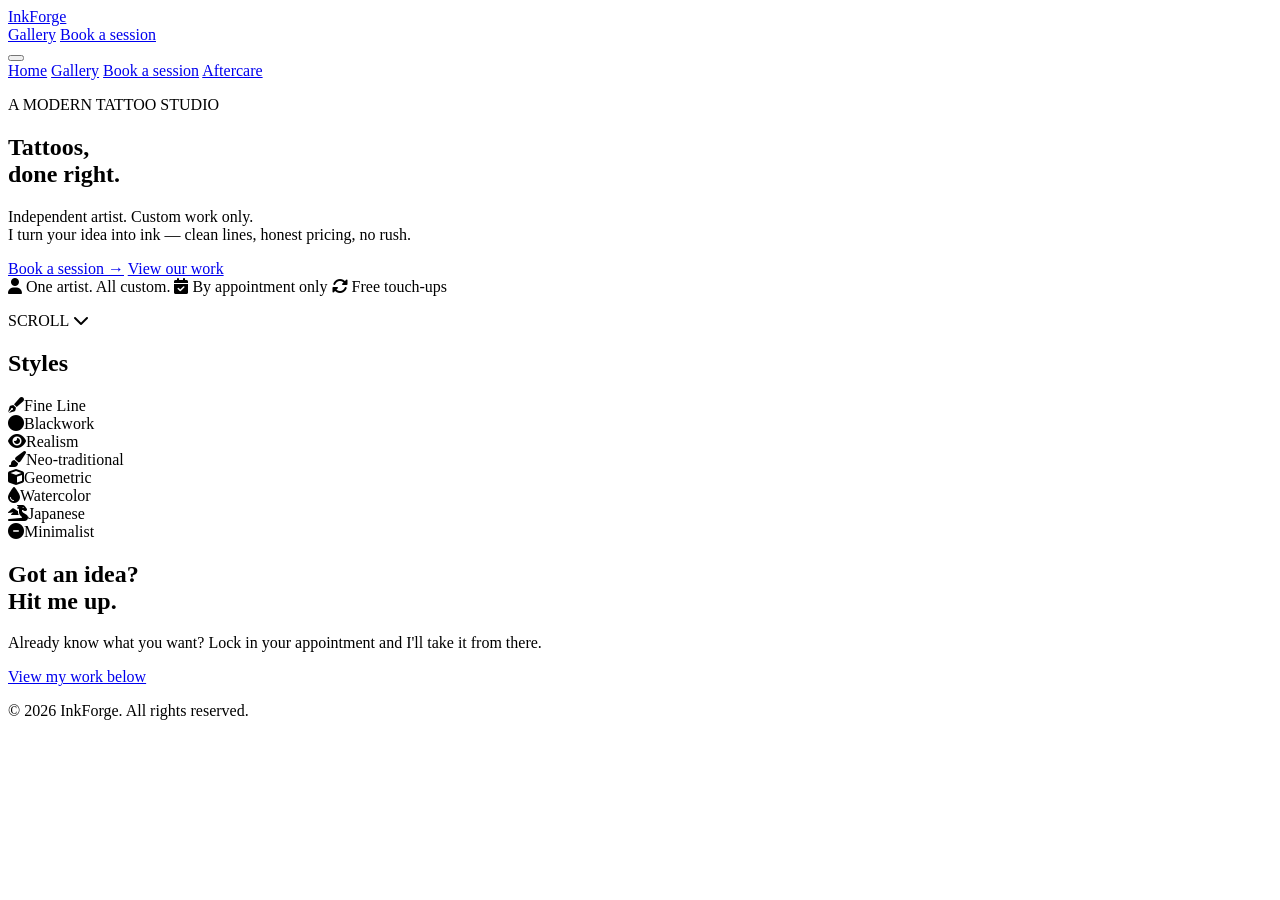
==== index.html @ 45165148 "Update index.html" ====
<!DOCTYPE html>
<html lang="en">
<head>
    <meta charset="UTF-8" />
    <meta name="viewport" content="width=device-width, initial-scale=1.0" />
    <title>InkForge – Tattoos, done right.</title>
    <link rel="stylesheet" href="https://cdnjs.cloudflare.com/ajax/libs/font-awesome/6.5.0/css/all.min.css" />
    <link href="https://fonts.googleapis.com/css2?family=Inter:wght@300;400;600;700&display=swap" rel="stylesheet" />
    <link rel="stylesheet" href="css/style.css" />
</head>
<body>

    <!-- ===== HEADER ===== -->
    <header class="header">
        <div class="container">
            <div class="logo"><a href="index.html">InkForge</a></div>
            <nav class="nav">
                <a href="gallery.html">Gallery</a>
                <a href="booking.html" class="nav-cta">Book a session</a>
            </nav>
            <button class="hamburger" id="hamburger">
                <span></span><span></span><span></span>
            </button>
        </div>
    </header>

    <!-- ===== MOBILE NAV ===== -->
    <div class="mobile-nav" id="mobileNav">
        <a href="index.html">Home</a>
        <a href="gallery.html">Gallery</a>
        <a href="booking.html">Book a session</a>
        <a href="aftercare.html">Aftercare</a>
    </div>

    <!-- ===== HERO ===== -->
    <section class="hero">
        <div class="hero-content">
            <p class="hero-tagline">A MODERN TATTOO STUDIO</p>
            <h1>Tattoos,<br />done right.</h1>
            <p class="hero-sub">Independent artist. Custom work only.<br />I turn your idea into ink — clean lines, honest pricing, no rush.</p>
            <div class="hero-buttons">
                <a href="booking.html" class="btn-primary">Book a session →</a>
                <a href="gallery.html" class="btn-secondary">View our work</a>
            </div>
            <div class="hero-badges">
                <span><i class="fas fa-user"></i> One artist. All custom.</span>
                <span><i class="fas fa-calendar-check"></i> By appointment only</span>
                <span><i class="fas fa-sync-alt"></i> Free touch-ups</span>
            </div>
            <p class="scroll-hint">SCROLL <i class="fas fa-chevron-down"></i></p>
        </div>
    </section>

    <!-- ===== STYLES ===== -->
    <section class="styles">
        <div class="container">
            <h2 class="section-title">Styles</h2>
            <div class="styles-grid">
                <div class="style-item"><i class="fas fa-pen-fancy"></i><span>Fine Line</span></div>
                <div class="style-item"><i class="fas fa-circle"></i><span>Blackwork</span></div>
                <div class="style-item"><i class="fas fa-eye"></i><span>Realism</span></div>
                <div class="style-item"><i class="fas fa-paint-brush"></i><span>Neo-traditional</span></div>
                <div class="style-item"><i class="fas fa-cube"></i><span>Geometric</span></div>
                <div class="style-item"><i class="fas fa-tint"></i><span>Watercolor</span></div>
                <div class="style-item"><i class="fas fa-dragon"></i><span>Japanese</span></div>
                <div class="style-item"><i class="fas fa-minus-circle"></i><span>Minimalist</span></div>
            </div>
        </div>
    </section>

    <!-- ===== CTA ===== -->
    <section class="cta-section">
        <div class="container">
            <h2>Got an idea?<br />Hit me up.</h2>
            <p>Already know what you want? Lock in your appointment and I'll take it from there.</p>
            <div class="cta-buttons">
                <a href="gallery.html" class="btn-secondary">View my work below</a>
            </div>
        </div>
    </section>

    <!-- ===== FOOTER ===== -->
    <footer class="footer">
        <div class="container">
            <p>&copy; 2026 InkForge. All rights reserved.</p>
        </div>
    </footer>

    <script src="js/script.js"></script>
</body>
</html>
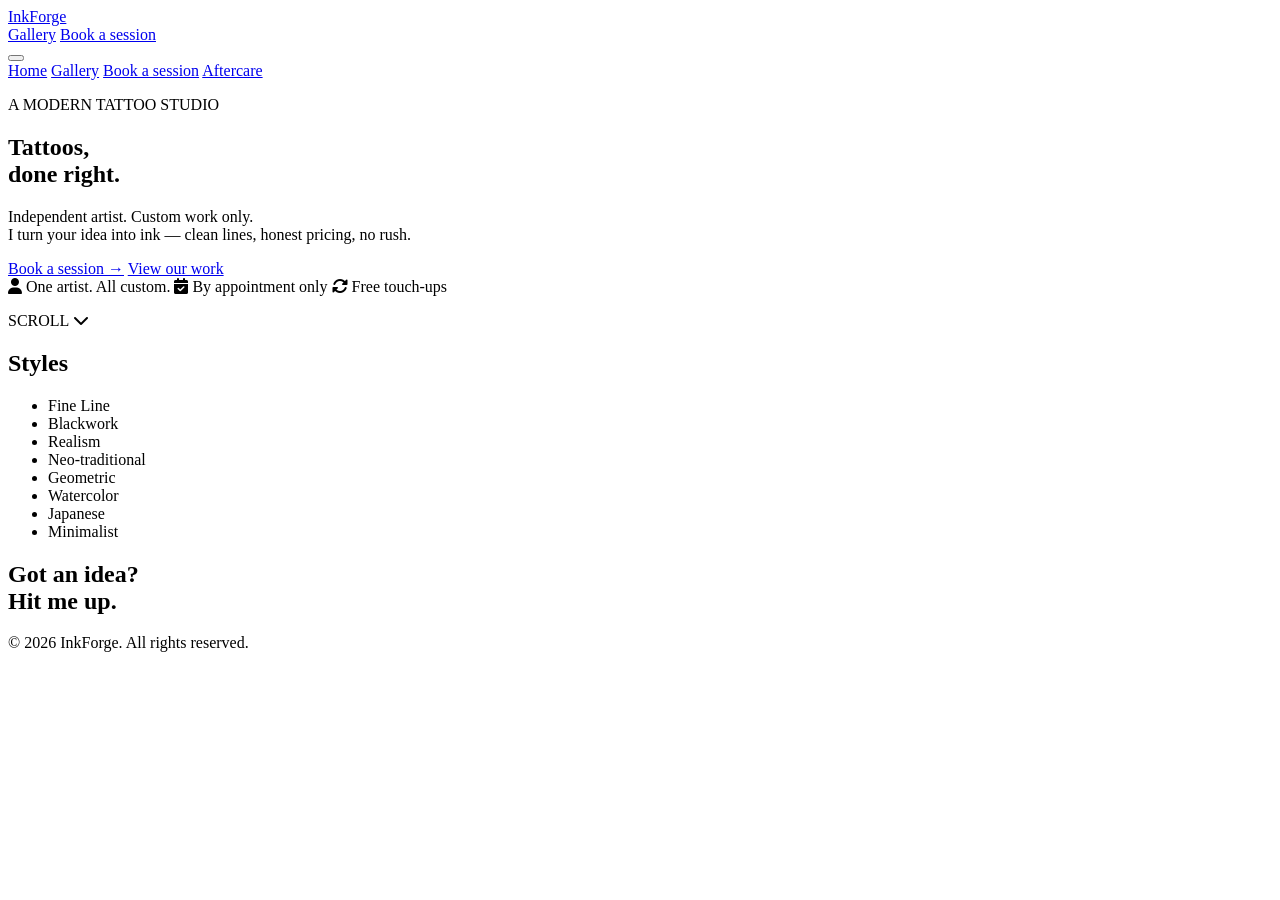
==== commit 8011a357: "Update index.html" ====
--- a/index.html
+++ b/index.html
@@ -5,7 +5,7 @@
     <meta name="viewport" content="width=device-width, initial-scale=1.0" />
     <title>InkForge – Tattoos, done right.</title>
     <link rel="stylesheet" href="https://cdnjs.cloudflare.com/ajax/libs/font-awesome/6.5.0/css/all.min.css" />
-    <link href="https://fonts.googleapis.com/css2?family=Inter:wght@300;400;600;700&display=swap" rel="stylesheet" />
+    <link href="https://fonts.googleapis.com/css2?family=Inter:wght@300;400;500;600;700&display=swap" rel="stylesheet" />
     <link rel="stylesheet" href="css/style.css" />
 </head>
 <body>
@@ -55,15 +55,17 @@
     <section class="styles">
         <div class="container">
             <h2 class="section-title">Styles</h2>
-            <div class="styles-grid">
-                <div class="style-item"><i class="fas fa-pen-fancy"></i><span>Fine Line</span></div>
-                <div class="style-item"><i class="fas fa-circle"></i><span>Blackwork</span></div>
-                <div class="style-item"><i class="fas fa-eye"></i><span>Realism</span></div>
-                <div class="style-item"><i class="fas fa-paint-brush"></i><span>Neo-traditional</span></div>
-                <div class="style-item"><i class="fas fa-cube"></i><span>Geometric</span></div>
-                <div class="style-item"><i class="fas fa-tint"></i><span>Watercolor</span></div>
-                <div class="style-item"><i class="fas fa-dragon"></i><span>Japanese</span></div>
-                <div class="style-item"><i class="fas fa-minus-circle"></i><span>Minimalist</span></div>
+            <div class="styles-list">
+                <ul>
+                    <li>Fine Line</li>
+                    <li>Blackwork</li>
+                    <li>Realism</li>
+                    <li>Neo-traditional</li>
+                    <li>Geometric</li>
+                    <li>Watercolor</li>
+                    <li>Japanese</li>
+                    <li>Minimalist</li>
+                </ul>
             </div>
         </div>
     </section>
@@ -72,10 +74,6 @@
     <section class="cta-section">
         <div class="container">
             <h2>Got an idea?<br />Hit me up.</h2>
-            <p>Already know what you want? Lock in your appointment and I'll take it from there.</p>
-            <div class="cta-buttons">
-                <a href="gallery.html" class="btn-secondary">View my work below</a>
-            </div>
         </div>
     </section>
 
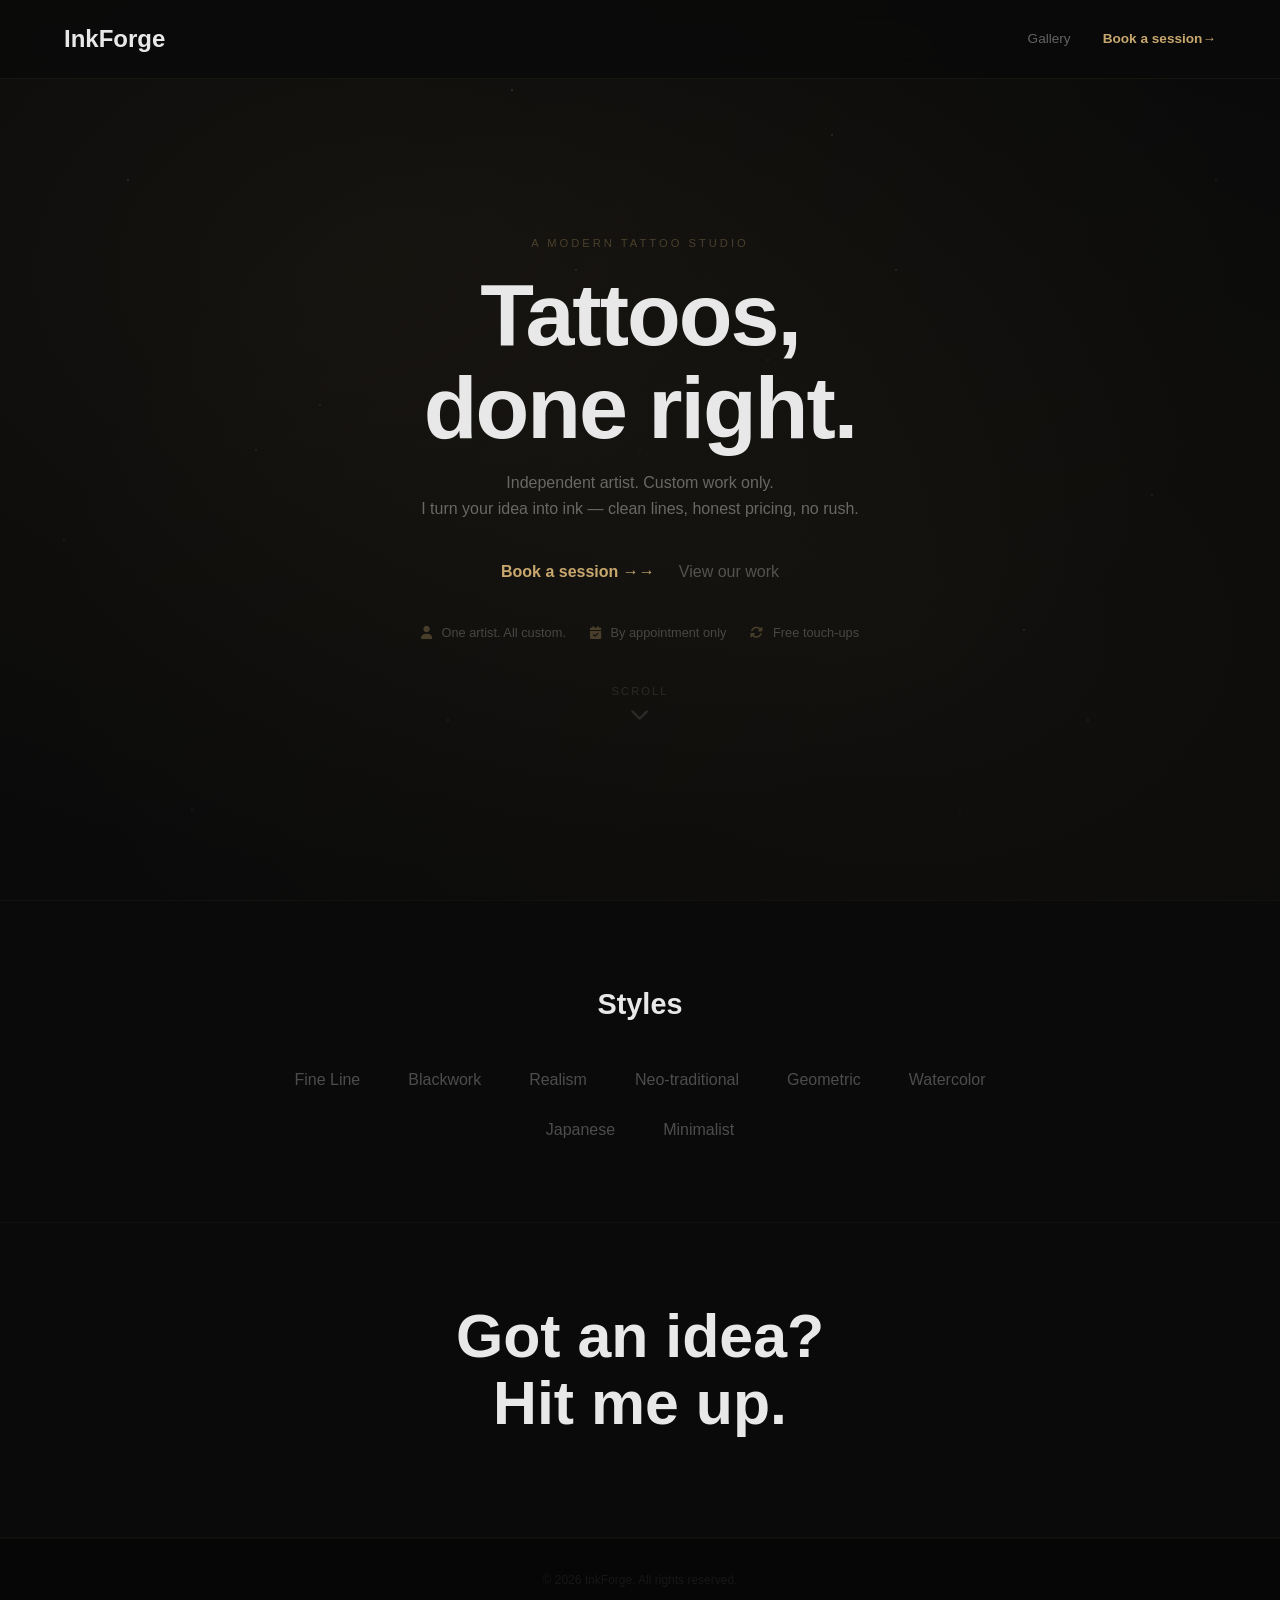
==== commit 3df69eb8: "Update index.html" ====
--- a/index.html
+++ b/index.html
@@ -5,15 +5,412 @@
     <meta name="viewport" content="width=device-width, initial-scale=1.0" />
     <title>InkForge – Tattoos, done right.</title>
     <link rel="stylesheet" href="https://cdnjs.cloudflare.com/ajax/libs/font-awesome/6.5.0/css/all.min.css" />
-    <link href="https://fonts.googleapis.com/css2?family=Inter:wght@300;400;500;600;700&display=swap" rel="stylesheet" />
-    <link rel="stylesheet" href="css/style.css" />
+    <link href="https://fonts.googleapis.com/css2?family=Inter:wght@300;400;600;700&display=swap" rel="stylesheet" />
+
+    <style>
+        * {
+            margin: 0;
+            padding: 0;
+            box-sizing: border-box;
+        }
+        html {
+            scroll-behavior: smooth;
+        }
+        body {
+            font-family: 'Inter', sans-serif;
+            background: #0a0a0a;
+            color: #e8e8e8;
+            line-height: 1.6;
+            min-height: 100vh;
+            background-image:
+                radial-gradient(1px 1px at 10% 20%, rgba(255, 255, 255, 0.3), transparent),
+                radial-gradient(1px 1px at 25% 45%, rgba(255, 255, 255, 0.2), transparent),
+                radial-gradient(1px 1px at 40% 10%, rgba(255, 255, 255, 0.35), transparent),
+                radial-gradient(1px 1px at 55% 70%, rgba(255, 255, 255, 0.15), transparent),
+                radial-gradient(1px 1px at 70% 30%, rgba(255, 255, 255, 0.25), transparent),
+                radial-gradient(1px 1px at 85% 80%, rgba(255, 255, 255, 0.2), transparent),
+                radial-gradient(1px 1px at 15% 90%, rgba(255, 255, 255, 0.15), transparent),
+                radial-gradient(1px 1px at 50% 50%, rgba(255, 255, 255, 0.1), transparent),
+                radial-gradient(1px 1px at 65% 15%, rgba(255, 255, 255, 0.3), transparent),
+                radial-gradient(1px 1px at 90% 55%, rgba(255, 255, 255, 0.2), transparent),
+                radial-gradient(1px 1px at 5% 60%, rgba(255, 255, 255, 0.15), transparent),
+                radial-gradient(1px 1px at 75% 90%, rgba(255, 255, 255, 0.1), transparent),
+                radial-gradient(1px 1px at 35% 80%, rgba(255, 255, 255, 0.2), transparent),
+                radial-gradient(1px 1px at 95% 20%, rgba(255, 255, 255, 0.15), transparent),
+                radial-gradient(1px 1px at 45% 30%, rgba(255, 255, 255, 0.25), transparent),
+                radial-gradient(1.5px 1.5px at 20% 50%, rgba(200, 168, 110, 0.2), transparent),
+                radial-gradient(1.5px 1.5px at 60% 40%, rgba(200, 168, 110, 0.15), transparent),
+                radial-gradient(1.5px 1.5px at 80% 70%, rgba(200, 168, 110, 0.2), transparent);
+            background-size: 100% 100%;
+            background-repeat: no-repeat;
+            background-attachment: fixed;
+        }
+        .container {
+            max-width: 1200px;
+            margin: 0 auto;
+            padding: 0 24px;
+        }
+        a {
+            text-decoration: none;
+            color: inherit;
+        }
+
+        .header {
+            position: fixed;
+            top: 0;
+            left: 0;
+            width: 100%;
+            z-index: 1000;
+            padding: 20px 0;
+            background: rgba(10, 10, 10, 0.92);
+            backdrop-filter: blur(12px);
+            border-bottom: 1px solid rgba(200, 168, 110, 0.08);
+        }
+        .header .container {
+            display: flex;
+            justify-content: space-between;
+            align-items: center;
+        }
+        .logo a {
+            font-size: 1.5rem;
+            font-weight: 700;
+            color: #e8e8e8;
+        }
+        .nav {
+            display: flex;
+            align-items: center;
+            gap: 32px;
+        }
+        .nav a {
+            font-size: 0.85rem;
+            color: rgba(232, 232, 232, 0.4);
+            transition: color 0.3s;
+        }
+        .nav a:hover {
+            color: #c8a86e;
+        }
+        .nav-cta {
+            color: #c8a86e !important;
+            font-weight: 600 !important;
+        }
+        .nav-cta::after {
+            content: ' →';
+            display: inline-block;
+            transition: transform 0.3s;
+        }
+        .nav-cta:hover::after {
+            transform: translateX(4px);
+        }
+
+        .hamburger {
+            display: none;
+            flex-direction: column;
+            gap: 5px;
+            cursor: pointer;
+            background: none;
+            border: none;
+            padding: 5px;
+            z-index: 1001;
+        }
+        .hamburger span {
+            display: block;
+            width: 28px;
+            height: 2.5px;
+            background: #c8a86e;
+            border-radius: 2px;
+            transition: all 0.3s;
+        }
+        .hamburger.active span:nth-child(1) {
+            transform: rotate(45deg) translate(5px, 5px);
+        }
+        .hamburger.active span:nth-child(2) {
+            opacity: 0;
+        }
+        .hamburger.active span:nth-child(3) {
+            transform: rotate(-45deg) translate(5px, -5px);
+        }
+
+        .mobile-nav {
+            display: none;
+            position: fixed;
+            top: 0;
+            left: 0;
+            width: 100%;
+            height: 100vh;
+            background: rgba(10, 10, 10, 0.98);
+            backdrop-filter: blur(12px);
+            padding: 100px 24px 40px;
+            z-index: 999;
+            flex-direction: column;
+            align-items: center;
+            justify-content: center;
+            gap: 30px;
+        }
+        .mobile-nav.active {
+            display: flex;
+        }
+        .mobile-nav a {
+            font-size: 1.5rem;
+            color: rgba(232, 232, 232, 0.5);
+            transition: color 0.3s;
+        }
+        .mobile-nav a:hover {
+            color: #c8a86e;
+        }
+        .mobile-nav .nav-cta-mobile {
+            color: #c8a86e !important;
+            font-weight: 600 !important;
+        }
+        .mobile-nav .nav-cta-mobile::after {
+            content: ' →';
+        }
+
+        .hero {
+            min-height: 100vh;
+            display: flex;
+            align-items: center;
+            justify-content: center;
+            text-align: center;
+            padding: 120px 20px 60px;
+            background: transparent;
+            position: relative;
+            overflow: hidden;
+        }
+        .hero::before {
+            content: '';
+            position: absolute;
+            top: -50%;
+            left: -50%;
+            width: 200%;
+            height: 200%;
+            background:
+                radial-gradient(ellipse at 40% 40%, rgba(200, 168, 110, 0.06) 0%, transparent 40%),
+                radial-gradient(ellipse at 60% 60%, rgba(200, 168, 110, 0.04) 0%, transparent 40%);
+            animation: glow 12s ease-in-out infinite alternate;
+            z-index: 0;
+        }
+        @keyframes glow {
+            0% {
+                transform: scale(1) rotate(0deg);
+                opacity: 0.4;
+            }
+            100% {
+                transform: scale(1.08) rotate(2deg);
+                opacity: 0.8;
+            }
+        }
+        .hero-content {
+            position: relative;
+            z-index: 1;
+            max-width: 700px;
+        }
+        .hero-tagline {
+            font-size: 0.7rem;
+            letter-spacing: 3px;
+            color: rgba(200, 168, 110, 0.3);
+            margin-bottom: 16px;
+            text-transform: uppercase;
+        }
+        .hero-content h1 {
+            font-size: clamp(2.8rem, 8vw, 5.5rem);
+            font-weight: 700;
+            line-height: 1.05;
+            margin-bottom: 16px;
+            letter-spacing: -2px;
+            color: #e8e8e8;
+        }
+        .hero-sub {
+            font-size: 1rem;
+            font-weight: 300;
+            color: rgba(232, 232, 232, 0.4);
+            margin-bottom: 24px;
+        }
+        .hero-badges {
+            display: flex;
+            flex-wrap: wrap;
+            justify-content: center;
+            gap: 16px 24px;
+            margin-bottom: 32px;
+            font-size: 0.8rem;
+            color: rgba(232, 232, 232, 0.25);
+        }
+        .hero-badges i {
+            margin-right: 6px;
+            color: rgba(200, 168, 110, 0.3);
+        }
+        .hero-buttons {
+            display: flex;
+            flex-wrap: wrap;
+            justify-content: center;
+            gap: 24px;
+            margin-bottom: 24px;
+        }
+        .btn-primary {
+            background: transparent;
+            color: #c8a86e;
+            padding: 14px 0;
+            font-weight: 600;
+            font-size: 1rem;
+            border: none;
+            cursor: pointer;
+            transition: all 0.3s;
+        }
+        .btn-primary::after {
+            content: ' →';
+            transition: transform 0.3s;
+            display: inline-block;
+        }
+        .btn-primary:hover::after {
+            transform: translateX(4px);
+        }
+        .btn-primary:hover {
+            color: #d4af37;
+        }
+        .btn-secondary {
+            background: transparent;
+            color: rgba(232, 232, 232, 0.3);
+            padding: 14px 0;
+            font-weight: 400;
+            font-size: 1rem;
+            border: none;
+            cursor: pointer;
+            transition: all 0.3s;
+        }
+        .btn-secondary:hover {
+            color: rgba(232, 232, 232, 0.6);
+        }
+        .scroll-hint {
+            margin-top: 40px;
+            font-size: 0.7rem;
+            color: rgba(232, 232, 232, 0.12);
+            animation: bounce 2s infinite;
+            letter-spacing: 2px;
+        }
+        .scroll-hint i {
+            display: block;
+            margin-top: 4px;
+            font-size: 1.2rem;
+        }
+        @keyframes bounce {
+            0%,
+            100% {
+                transform: translateY(0);
+            }
+            50% {
+                transform: translateY(8px);
+            }
+        }
+
+        .styles {
+            padding: 80px 0;
+            background: transparent;
+            border-top: 1px solid rgba(200, 168, 110, 0.04);
+        }
+        .section-title {
+            font-size: 1.8rem;
+            font-weight: 600;
+            text-align: center;
+            margin-bottom: 40px;
+            color: #e8e8e8;
+        }
+        .styles-list ul {
+            display: flex;
+            flex-wrap: wrap;
+            justify-content: center;
+            gap: 24px 48px;
+            list-style: none;
+            padding: 0;
+            max-width: 700px;
+            margin: 0 auto;
+        }
+        .styles-list ul li {
+            font-size: 1rem;
+            color: rgba(232, 232, 232, 0.3);
+            transition: color 0.3s;
+        }
+        .styles-list ul li:hover {
+            color: #c8a86e;
+        }
+
+        .cta-section {
+            padding: 80px 0 100px;
+            background: transparent;
+            text-align: center;
+            border-top: 1px solid rgba(200, 168, 110, 0.04);
+            border-bottom: 1px solid rgba(200, 168, 110, 0.04);
+        }
+        .cta-section h2 {
+            font-size: clamp(2.2rem, 5vw, 3.8rem);
+            font-weight: 700;
+            line-height: 1.1;
+            color: #e8e8e8;
+        }
+
+        .footer {
+            padding: 32px 0;
+            background: rgba(5, 5, 5, 0.8);
+            text-align: center;
+            font-size: 0.75rem;
+            color: rgba(232, 232, 232, 0.08);
+            border-top: 1px solid rgba(200, 168, 110, 0.04);
+        }
+
+        @media (max-width: 768px) {
+            .nav {
+                display: none;
+            }
+            .hamburger {
+                display: flex;
+            }
+            .hero-badges {
+                flex-direction: column;
+                gap: 8px;
+            }
+            .hero-buttons {
+                flex-direction: column;
+                align-items: center;
+                gap: 4px;
+            }
+            .hero-buttons .btn-primary,
+            .hero-buttons .btn-secondary {
+                width: 100%;
+                max-width: 280px;
+                text-align: center;
+                padding: 12px 20px;
+            }
+            .styles-list ul {
+                gap: 16px 32px;
+            }
+            .styles-list ul li {
+                font-size: 0.9rem;
+            }
+        }
+        @media (max-width: 480px) {
+            .hero-content h1 {
+                font-size: 2.4rem;
+            }
+            .hero-sub {
+                font-size: 0.9rem;
+            }
+            .styles-list ul {
+                gap: 12px 24px;
+            }
+            .styles-list ul li {
+                font-size: 0.8rem;
+            }
+            .cta-section h2 {
+                font-size: 1.8rem;
+            }
+        }
+    </style>
 </head>
 <body>
 
-    <!-- ===== HEADER ===== -->
     <header class="header">
         <div class="container">
-            <div class="logo"><a href="index.html">InkForge</a></div>
+            <div class="logo">
+                <a href="index.html">InkForge</a>
+            </div>
             <nav class="nav">
                 <a href="gallery.html">Gallery</a>
                 <a href="booking.html" class="nav-cta">Book a session</a>
@@ -24,7 +421,6 @@
         </div>
     </header>
 
-    <!-- ===== MOBILE NAV ===== -->
     <div class="mobile-nav" id="mobileNav">
         <a href="index.html">Home</a>
         <a href="gallery.html">Gallery</a>
@@ -32,7 +428,6 @@
         <a href="aftercare.html">Aftercare</a>
     </div>
 
-    <!-- ===== HERO ===== -->
     <section class="hero">
         <div class="hero-content">
             <p class="hero-tagline">A MODERN TATTOO STUDIO</p>
@@ -51,7 +446,6 @@
         </div>
     </section>
 
-    <!-- ===== STYLES ===== -->
     <section class="styles">
         <div class="container">
             <h2 class="section-title">Styles</h2>
@@ -70,20 +464,47 @@
         </div>
     </section>
 
-    <!-- ===== CTA ===== -->
     <section class="cta-section">
         <div class="container">
             <h2>Got an idea?<br />Hit me up.</h2>
         </div>
     </section>
 
-    <!-- ===== FOOTER ===== -->
     <footer class="footer">
         <div class="container">
             <p>&copy; 2026 InkForge. All rights reserved.</p>
         </div>
     </footer>
 
-    <script src="js/script.js"></script>
+    <script>
+        const hamburger = document.getElementById('hamburger');
+        const mobileNav = document.getElementById('mobileNav');
+        const body = document.body;
+
+        hamburger.addEventListener('click', function(e) {
+            e.stopPropagation();
+            this.classList.toggle('active');
+            mobileNav.classList.toggle('active');
+            body.style.overflow = mobileNav.classList.contains('active') ? 'hidden' : '';
+        });
+
+        mobileNav.querySelectorAll('a').forEach(link => {
+            link.addEventListener('click', function() {
+                hamburger.classList.remove('active');
+                mobileNav.classList.remove('active');
+                body.style.overflow = '';
+            });
+        });
+
+        document.addEventListener('click', function(e) {
+            if (mobileNav.classList.contains('active') &&
+                !mobileNav.contains(e.target) &&
+                !hamburger.contains(e.target)) {
+                hamburger.classList.remove('active');
+                mobileNav.classList.remove('active');
+                body.style.overflow = '';
+            }
+        });
+    </script>
 </body>
 </html>
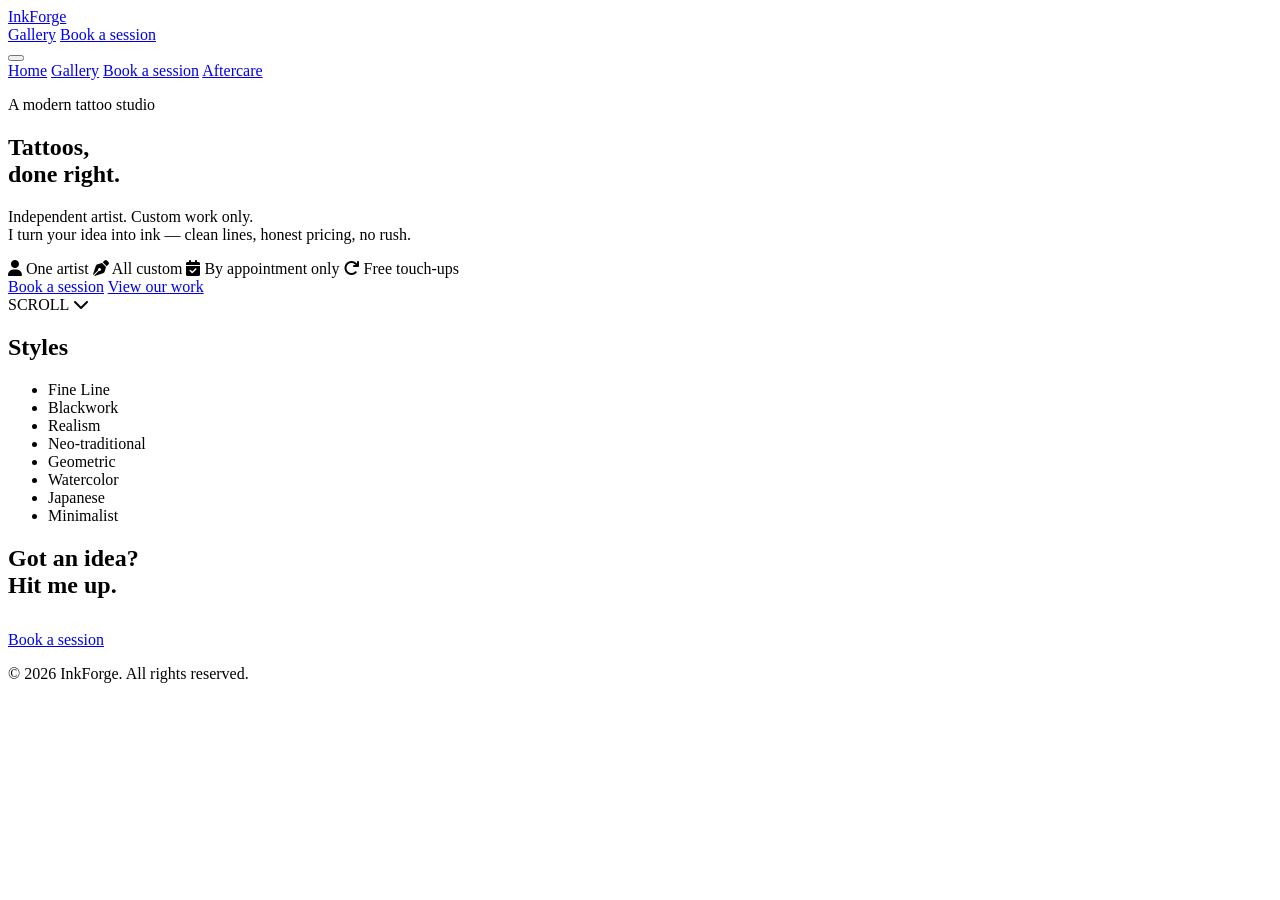
==== commit 1d2df795: "Update index.html" ====
--- a/index.html
+++ b/index.html
@@ -6,407 +6,11 @@
     <title>InkForge – Tattoos, done right.</title>
     <link rel="stylesheet" href="https://cdnjs.cloudflare.com/ajax/libs/font-awesome/6.5.0/css/all.min.css" />
     <link href="https://fonts.googleapis.com/css2?family=Inter:wght@300;400;600;700&display=swap" rel="stylesheet" />
-
-    <style>
-        * {
-            margin: 0;
-            padding: 0;
-            box-sizing: border-box;
-        }
-        html {
-            scroll-behavior: smooth;
-        }
-        body {
-            font-family: 'Inter', sans-serif;
-            background: #0a0a0a;
-            color: #e8e8e8;
-            line-height: 1.6;
-            min-height: 100vh;
-            background-image:
-                radial-gradient(1px 1px at 10% 20%, rgba(255, 255, 255, 0.3), transparent),
-                radial-gradient(1px 1px at 25% 45%, rgba(255, 255, 255, 0.2), transparent),
-                radial-gradient(1px 1px at 40% 10%, rgba(255, 255, 255, 0.35), transparent),
-                radial-gradient(1px 1px at 55% 70%, rgba(255, 255, 255, 0.15), transparent),
-                radial-gradient(1px 1px at 70% 30%, rgba(255, 255, 255, 0.25), transparent),
-                radial-gradient(1px 1px at 85% 80%, rgba(255, 255, 255, 0.2), transparent),
-                radial-gradient(1px 1px at 15% 90%, rgba(255, 255, 255, 0.15), transparent),
-                radial-gradient(1px 1px at 50% 50%, rgba(255, 255, 255, 0.1), transparent),
-                radial-gradient(1px 1px at 65% 15%, rgba(255, 255, 255, 0.3), transparent),
-                radial-gradient(1px 1px at 90% 55%, rgba(255, 255, 255, 0.2), transparent),
-                radial-gradient(1px 1px at 5% 60%, rgba(255, 255, 255, 0.15), transparent),
-                radial-gradient(1px 1px at 75% 90%, rgba(255, 255, 255, 0.1), transparent),
-                radial-gradient(1px 1px at 35% 80%, rgba(255, 255, 255, 0.2), transparent),
-                radial-gradient(1px 1px at 95% 20%, rgba(255, 255, 255, 0.15), transparent),
-                radial-gradient(1px 1px at 45% 30%, rgba(255, 255, 255, 0.25), transparent),
-                radial-gradient(1.5px 1.5px at 20% 50%, rgba(200, 168, 110, 0.2), transparent),
-                radial-gradient(1.5px 1.5px at 60% 40%, rgba(200, 168, 110, 0.15), transparent),
-                radial-gradient(1.5px 1.5px at 80% 70%, rgba(200, 168, 110, 0.2), transparent);
-            background-size: 100% 100%;
-            background-repeat: no-repeat;
-            background-attachment: fixed;
-        }
-        .container {
-            max-width: 1200px;
-            margin: 0 auto;
-            padding: 0 24px;
-        }
-        a {
-            text-decoration: none;
-            color: inherit;
-        }
-
-        .header {
-            position: fixed;
-            top: 0;
-            left: 0;
-            width: 100%;
-            z-index: 1000;
-            padding: 20px 0;
-            background: rgba(10, 10, 10, 0.92);
-            backdrop-filter: blur(12px);
-            border-bottom: 1px solid rgba(200, 168, 110, 0.08);
-        }
-        .header .container {
-            display: flex;
-            justify-content: space-between;
-            align-items: center;
-        }
-        .logo a {
-            font-size: 1.5rem;
-            font-weight: 700;
-            color: #e8e8e8;
-        }
-        .nav {
-            display: flex;
-            align-items: center;
-            gap: 32px;
-        }
-        .nav a {
-            font-size: 0.85rem;
-            color: rgba(232, 232, 232, 0.4);
-            transition: color 0.3s;
-        }
-        .nav a:hover {
-            color: #c8a86e;
-        }
-        .nav-cta {
-            color: #c8a86e !important;
-            font-weight: 600 !important;
-        }
-        .nav-cta::after {
-            content: ' →';
-            display: inline-block;
-            transition: transform 0.3s;
-        }
-        .nav-cta:hover::after {
-            transform: translateX(4px);
-        }
-
-        .hamburger {
-            display: none;
-            flex-direction: column;
-            gap: 5px;
-            cursor: pointer;
-            background: none;
-            border: none;
-            padding: 5px;
-            z-index: 1001;
-        }
-        .hamburger span {
-            display: block;
-            width: 28px;
-            height: 2.5px;
-            background: #c8a86e;
-            border-radius: 2px;
-            transition: all 0.3s;
-        }
-        .hamburger.active span:nth-child(1) {
-            transform: rotate(45deg) translate(5px, 5px);
-        }
-        .hamburger.active span:nth-child(2) {
-            opacity: 0;
-        }
-        .hamburger.active span:nth-child(3) {
-            transform: rotate(-45deg) translate(5px, -5px);
-        }
-
-        .mobile-nav {
-            display: none;
-            position: fixed;
-            top: 0;
-            left: 0;
-            width: 100%;
-            height: 100vh;
-            background: rgba(10, 10, 10, 0.98);
-            backdrop-filter: blur(12px);
-            padding: 100px 24px 40px;
-            z-index: 999;
-            flex-direction: column;
-            align-items: center;
-            justify-content: center;
-            gap: 30px;
-        }
-        .mobile-nav.active {
-            display: flex;
-        }
-        .mobile-nav a {
-            font-size: 1.5rem;
-            color: rgba(232, 232, 232, 0.5);
-            transition: color 0.3s;
-        }
-        .mobile-nav a:hover {
-            color: #c8a86e;
-        }
-        .mobile-nav .nav-cta-mobile {
-            color: #c8a86e !important;
-            font-weight: 600 !important;
-        }
-        .mobile-nav .nav-cta-mobile::after {
-            content: ' →';
-        }
-
-        .hero {
-            min-height: 100vh;
-            display: flex;
-            align-items: center;
-            justify-content: center;
-            text-align: center;
-            padding: 120px 20px 60px;
-            background: transparent;
-            position: relative;
-            overflow: hidden;
-        }
-        .hero::before {
-            content: '';
-            position: absolute;
-            top: -50%;
-            left: -50%;
-            width: 200%;
-            height: 200%;
-            background:
-                radial-gradient(ellipse at 40% 40%, rgba(200, 168, 110, 0.06) 0%, transparent 40%),
-                radial-gradient(ellipse at 60% 60%, rgba(200, 168, 110, 0.04) 0%, transparent 40%);
-            animation: glow 12s ease-in-out infinite alternate;
-            z-index: 0;
-        }
-        @keyframes glow {
-            0% {
-                transform: scale(1) rotate(0deg);
-                opacity: 0.4;
-            }
-            100% {
-                transform: scale(1.08) rotate(2deg);
-                opacity: 0.8;
-            }
-        }
-        .hero-content {
-            position: relative;
-            z-index: 1;
-            max-width: 700px;
-        }
-        .hero-tagline {
-            font-size: 0.7rem;
-            letter-spacing: 3px;
-            color: rgba(200, 168, 110, 0.3);
-            margin-bottom: 16px;
-            text-transform: uppercase;
-        }
-        .hero-content h1 {
-            font-size: clamp(2.8rem, 8vw, 5.5rem);
-            font-weight: 700;
-            line-height: 1.05;
-            margin-bottom: 16px;
-            letter-spacing: -2px;
-            color: #e8e8e8;
-        }
-        .hero-sub {
-            font-size: 1rem;
-            font-weight: 300;
-            color: rgba(232, 232, 232, 0.4);
-            margin-bottom: 24px;
-        }
-        .hero-badges {
-            display: flex;
-            flex-wrap: wrap;
-            justify-content: center;
-            gap: 16px 24px;
-            margin-bottom: 32px;
-            font-size: 0.8rem;
-            color: rgba(232, 232, 232, 0.25);
-        }
-        .hero-badges i {
-            margin-right: 6px;
-            color: rgba(200, 168, 110, 0.3);
-        }
-        .hero-buttons {
-            display: flex;
-            flex-wrap: wrap;
-            justify-content: center;
-            gap: 24px;
-            margin-bottom: 24px;
-        }
-        .btn-primary {
-            background: transparent;
-            color: #c8a86e;
-            padding: 14px 0;
-            font-weight: 600;
-            font-size: 1rem;
-            border: none;
-            cursor: pointer;
-            transition: all 0.3s;
-        }
-        .btn-primary::after {
-            content: ' →';
-            transition: transform 0.3s;
-            display: inline-block;
-        }
-        .btn-primary:hover::after {
-            transform: translateX(4px);
-        }
-        .btn-primary:hover {
-            color: #d4af37;
-        }
-        .btn-secondary {
-            background: transparent;
-            color: rgba(232, 232, 232, 0.3);
-            padding: 14px 0;
-            font-weight: 400;
-            font-size: 1rem;
-            border: none;
-            cursor: pointer;
-            transition: all 0.3s;
-        }
-        .btn-secondary:hover {
-            color: rgba(232, 232, 232, 0.6);
-        }
-        .scroll-hint {
-            margin-top: 40px;
-            font-size: 0.7rem;
-            color: rgba(232, 232, 232, 0.12);
-            animation: bounce 2s infinite;
-            letter-spacing: 2px;
-        }
-        .scroll-hint i {
-            display: block;
-            margin-top: 4px;
-            font-size: 1.2rem;
-        }
-        @keyframes bounce {
-            0%,
-            100% {
-                transform: translateY(0);
-            }
-            50% {
-                transform: translateY(8px);
-            }
-        }
-
-        .styles {
-            padding: 80px 0;
-            background: transparent;
-            border-top: 1px solid rgba(200, 168, 110, 0.04);
-        }
-        .section-title {
-            font-size: 1.8rem;
-            font-weight: 600;
-            text-align: center;
-            margin-bottom: 40px;
-            color: #e8e8e8;
-        }
-        .styles-list ul {
-            display: flex;
-            flex-wrap: wrap;
-            justify-content: center;
-            gap: 24px 48px;
-            list-style: none;
-            padding: 0;
-            max-width: 700px;
-            margin: 0 auto;
-        }
-        .styles-list ul li {
-            font-size: 1rem;
-            color: rgba(232, 232, 232, 0.3);
-            transition: color 0.3s;
-        }
-        .styles-list ul li:hover {
-            color: #c8a86e;
-        }
-
-        .cta-section {
-            padding: 80px 0 100px;
-            background: transparent;
-            text-align: center;
-            border-top: 1px solid rgba(200, 168, 110, 0.04);
-            border-bottom: 1px solid rgba(200, 168, 110, 0.04);
-        }
-        .cta-section h2 {
-            font-size: clamp(2.2rem, 5vw, 3.8rem);
-            font-weight: 700;
-            line-height: 1.1;
-            color: #e8e8e8;
-        }
-
-        .footer {
-            padding: 32px 0;
-            background: rgba(5, 5, 5, 0.8);
-            text-align: center;
-            font-size: 0.75rem;
-            color: rgba(232, 232, 232, 0.08);
-            border-top: 1px solid rgba(200, 168, 110, 0.04);
-        }
-
-        @media (max-width: 768px) {
-            .nav {
-                display: none;
-            }
-            .hamburger {
-                display: flex;
-            }
-            .hero-badges {
-                flex-direction: column;
-                gap: 8px;
-            }
-            .hero-buttons {
-                flex-direction: column;
-                align-items: center;
-                gap: 4px;
-            }
-            .hero-buttons .btn-primary,
-            .hero-buttons .btn-secondary {
-                width: 100%;
-                max-width: 280px;
-                text-align: center;
-                padding: 12px 20px;
-            }
-            .styles-list ul {
-                gap: 16px 32px;
-            }
-            .styles-list ul li {
-                font-size: 0.9rem;
-            }
-        }
-        @media (max-width: 480px) {
-            .hero-content h1 {
-                font-size: 2.4rem;
-            }
-            .hero-sub {
-                font-size: 0.9rem;
-            }
-            .styles-list ul {
-                gap: 12px 24px;
-            }
-            .styles-list ul li {
-                font-size: 0.8rem;
-            }
-            .cta-section h2 {
-                font-size: 1.8rem;
-            }
-        }
-    </style>
+    <link rel="stylesheet" href="css/style.css" />
 </head>
 <body>
 
-    <header class="header">
+    <header class="header" id="header">
         <div class="container">
             <div class="logo">
                 <a href="index.html">InkForge</a>
@@ -429,24 +33,28 @@
     </div>
 
     <section class="hero">
-        <div class="hero-content">
-            <p class="hero-tagline">A MODERN TATTOO STUDIO</p>
-            <h1>Tattoos,<br />done right.</h1>
+        <div class="hero-content fade-in">
+            <p class="hero-tagline">A modern tattoo studio</p>
+            <h1>Tattoos,<br /><span>done right.</span></h1>
             <p class="hero-sub">Independent artist. Custom work only.<br />I turn your idea into ink — clean lines, honest pricing, no rush.</p>
+            <div class="hero-badges">
+                <span><i class="fas fa-user"></i> One artist</span>
+                <span><i class="fas fa-pen-nib"></i> All custom</span>
+                <span><i class="fas fa-calendar-check"></i> By appointment only</span>
+                <span><i class="fas fa-redo"></i> Free touch-ups</span>
+            </div>
             <div class="hero-buttons">
-                <a href="booking.html" class="btn-primary">Book a session →</a>
+                <a href="booking.html" class="btn-primary">Book a session</a>
                 <a href="gallery.html" class="btn-secondary">View our work</a>
             </div>
-            <div class="hero-badges">
-                <span><i class="fas fa-user"></i> One artist. All custom.</span>
-                <span><i class="fas fa-calendar-check"></i> By appointment only</span>
-                <span><i class="fas fa-sync-alt"></i> Free touch-ups</span>
+            <div class="scroll-hint">
+                SCROLL
+                <i class="fas fa-chevron-down"></i>
             </div>
-            <p class="scroll-hint">SCROLL <i class="fas fa-chevron-down"></i></p>
         </div>
     </section>
 
-    <section class="styles">
+    <section class="styles fade-in">
         <div class="container">
             <h2 class="section-title">Styles</h2>
             <div class="styles-list">
@@ -464,9 +72,12 @@
         </div>
     </section>
 
-    <section class="cta-section">
+    <section class="cta-section fade-in">
         <div class="container">
             <h2>Got an idea?<br />Hit me up.</h2>
+            <div style="margin-top: 32px;">
+                <a href="booking.html" class="btn-primary">Book a session</a>
+            </div>
         </div>
     </section>
 
@@ -477,6 +88,7 @@
     </footer>
 
     <script>
+        // Hamburger menu
         const hamburger = document.getElementById('hamburger');
         const mobileNav = document.getElementById('mobileNav');
         const body = document.body;
@@ -505,6 +117,27 @@
                 body.style.overflow = '';
             }
         });
+
+        // Fade-in animations
+        const fadeElements = document.querySelectorAll('.fade-in');
+        const observer = new IntersectionObserver((entries) => {
+            entries.forEach(entry => {
+                if (entry.isIntersecting) {
+                    entry.target.classList.add('visible');
+                }
+            });
+        }, { threshold: 0.15 });
+        fadeElements.forEach(el => observer.observe(el));
+
+        // Header scroll effect
+        const header = document.getElementById('header');
+        window.addEventListener('scroll', () => {
+            if (window.scrollY > 50) {
+                header.classList.add('scrolled');
+            } else {
+                header.classList.remove('scrolled');
+            }
+        });
     </script>
 </body>
 </html>
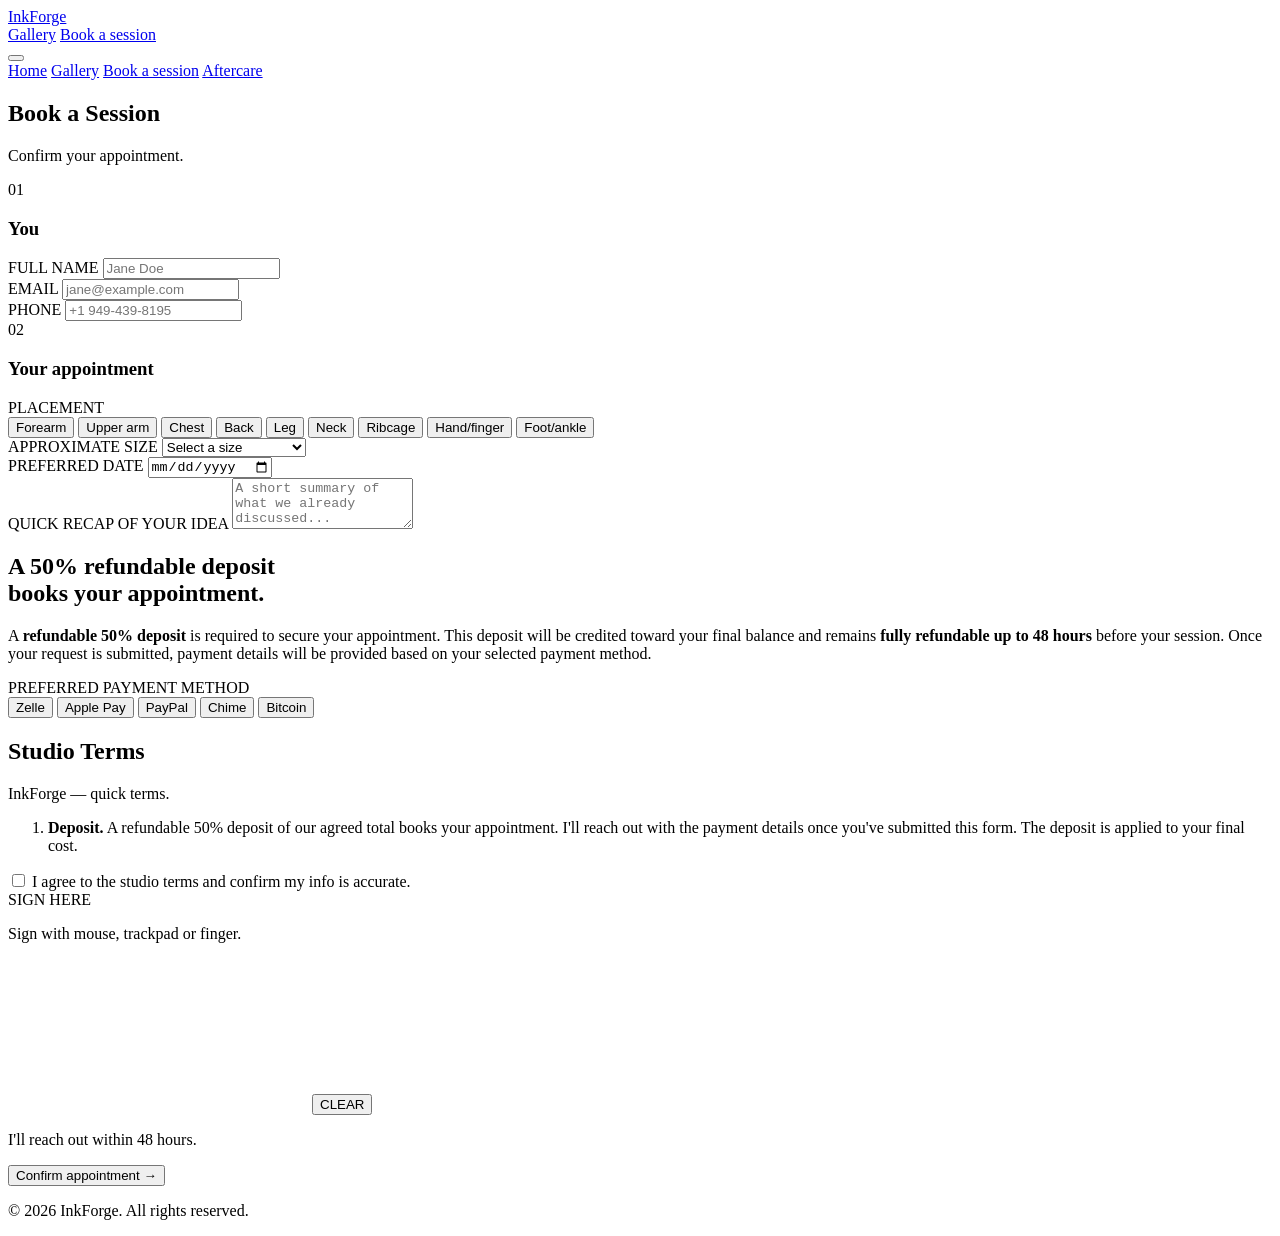
==== commit 7a650050: "Update index.html" ====
--- a/index.html
+++ b/index.html
@@ -3,9 +3,10 @@
 <head>
     <meta charset="UTF-8" />
     <meta name="viewport" content="width=device-width, initial-scale=1.0" />
-    <title>InkForge – Tattoos, done right.</title>
+    <title>InkForge – Book a Session</title>
     <link rel="stylesheet" href="https://cdnjs.cloudflare.com/ajax/libs/font-awesome/6.5.0/css/all.min.css" />
     <link href="https://fonts.googleapis.com/css2?family=Inter:wght@300;400;600;700&display=swap" rel="stylesheet" />
+    <!-- ✅ THIS IS THE CORRECT LINK TO YOUR CSS FILE -->
     <link rel="stylesheet" href="css/style.css" />
 </head>
 <body>
@@ -17,7 +18,7 @@
             </div>
             <nav class="nav">
                 <a href="gallery.html">Gallery</a>
-                <a href="booking.html" class="nav-cta">Book a session</a>
+                <a href="booking.html" class="nav-cta active">Book a session</a>
             </nav>
             <button class="hamburger" id="hamburger">
                 <span></span><span></span><span></span>
@@ -32,51 +33,123 @@
         <a href="aftercare.html">Aftercare</a>
     </div>
 
-    <section class="hero">
-        <div class="hero-content fade-in">
-            <p class="hero-tagline">A modern tattoo studio</p>
-            <h1>Tattoos,<br /><span>done right.</span></h1>
-            <p class="hero-sub">Independent artist. Custom work only.<br />I turn your idea into ink — clean lines, honest pricing, no rush.</p>
-            <div class="hero-badges">
-                <span><i class="fas fa-user"></i> One artist</span>
-                <span><i class="fas fa-pen-nib"></i> All custom</span>
-                <span><i class="fas fa-calendar-check"></i> By appointment only</span>
-                <span><i class="fas fa-redo"></i> Free touch-ups</span>
-            </div>
-            <div class="hero-buttons">
-                <a href="booking.html" class="btn-primary">Book a session</a>
-                <a href="gallery.html" class="btn-secondary">View our work</a>
-            </div>
-            <div class="scroll-hint">
-                SCROLL
-                <i class="fas fa-chevron-down"></i>
-            </div>
+    <section class="page-hero fade-in">
+        <div class="container">
+            <h1>Book a Session</h1>
+            <p class="page-sub">Confirm your appointment.</p>
         </div>
     </section>
 
-    <section class="styles fade-in">
+    <section class="booking-page fade-in">
         <div class="container">
-            <h2 class="section-title">Styles</h2>
-            <div class="styles-list">
-                <ul>
-                    <li>Fine Line</li>
-                    <li>Blackwork</li>
-                    <li>Realism</li>
-                    <li>Neo-traditional</li>
-                    <li>Geometric</li>
-                    <li>Watercolor</li>
-                    <li>Japanese</li>
-                    <li>Minimalist</li>
-                </ul>
+            <div class="booking-grid">
+                <div class="booking-step">
+                    <span class="step-number">01</span>
+                    <h3>You</h3>
+                    <div class="form-group">
+                        <label>FULL NAME</label>
+                        <input type="text" id="clientName" placeholder="Jane Doe" />
+                    </div>
+                    <div class="form-group">
+                        <label>EMAIL</label>
+                        <input type="email" id="clientEmail" placeholder="jane@example.com" />
+                    </div>
+                    <div class="form-group">
+                        <label>PHONE</label>
+                        <input type="tel" id="clientPhone" placeholder="+1 949-439-8195" />
+                    </div>
+                </div>
+
+                <div class="booking-step">
+                    <span class="step-number">02</span>
+                    <h3>Your appointment</h3>
+                    <div class="form-group">
+                        <label>PLACEMENT</label>
+                        <div class="placement-grid">
+                            <button class="placement-btn" data-value="Forearm">Forearm</button>
+                            <button class="placement-btn" data-value="Upper arm">Upper arm</button>
+                            <button class="placement-btn" data-value="Chest">Chest</button>
+                            <button class="placement-btn" data-value="Back">Back</button>
+                            <button class="placement-btn" data-value="Leg">Leg</button>
+                            <button class="placement-btn" data-value="Neck">Neck</button>
+                            <button class="placement-btn" data-value="Ribcage">Ribcage</button>
+                            <button class="placement-btn" data-value="Hand/finger">Hand/finger</button>
+                            <button class="placement-btn" data-value="Foot/ankle">Foot/ankle</button>
+                        </div>
+                        <input type="hidden" id="selectedPlacement" value="" />
+                    </div>
+                    <div class="form-group">
+                        <label>APPROXIMATE SIZE</label>
+                        <select id="tattooSize">
+                            <option value="">Select a size</option>
+                            <option value="Small (2-4 inches)">Small (2-4 inches)</option>
+                            <option value="Medium (4-8 inches)">Medium (4-8 inches)</option>
+                            <option value="Large (8-12 inches)">Large (8-12 inches)</option>
+                            <option value="XL (12+ inches)">XL (12+ inches)</option>
+                        </select>
+                    </div>
+                    <div class="form-group">
+                        <label>PREFERRED DATE</label>
+                        <input type="date" id="preferredDate" />
+                    </div>
+                    <div class="form-group">
+                        <label>QUICK RECAP OF YOUR IDEA</label>
+                        <textarea id="ideaRecap" rows="3" placeholder="A short summary of what we already discussed..."></textarea>
+                    </div>
+                </div>
             </div>
-        </div>
-    </section>
-
-    <section class="cta-section fade-in">
-        <div class="container">
-            <h2>Got an idea?<br />Hit me up.</h2>
-            <div style="margin-top: 32px;">
-                <a href="booking.html" class="btn-primary">Book a session</a>
+
+            <div class="deposit-section">
+                <h2>A 50% refundable deposit<br />books your appointment.</h2>
+                <p class="deposit-desc">
+                    A <strong>refundable 50% deposit</strong> is required to secure your
+                    appointment. This deposit will be credited toward your final balance
+                    and remains <strong>fully refundable up to 48 hours</strong> before
+                    your session. Once your request is submitted, payment details will
+                    be provided based on your selected payment method.
+                </p>
+                <div class="payment-methods">
+                    <label>PREFERRED PAYMENT METHOD</label>
+                    <div class="payment-grid">
+                        <button class="payment-btn" data-value="Zelle">Zelle</button>
+                        <button class="payment-btn" data-value="Apple Pay">Apple Pay</button>
+                        <button class="payment-btn" data-value="PayPal">PayPal</button>
+                        <button class="payment-btn" data-value="Chime">Chime</button>
+                        <button class="payment-btn" data-value="Bitcoin">Bitcoin</button>
+                    </div>
+                    <input type="hidden" id="selectedPayment" value="" />
+                </div>
+            </div>
+
+            <div class="terms-section">
+                <h2>Studio Terms</h2>
+                <p class="terms-sub">InkForge — quick terms.</p>
+                <div class="terms-content">
+                    <ol>
+                        <li>
+                            <strong>Deposit.</strong> A refundable 50% deposit of our agreed total books your appointment. I'll reach out with the payment details once you've submitted this form. The deposit is applied to your final cost.
+                        </li>
+                    </ol>
+                    <div class="terms-checkbox">
+                        <input type="checkbox" id="agreeTerms" />
+                        <label for="agreeTerms">I agree to the studio terms and confirm my info is accurate.</label>
+                    </div>
+                </div>
+
+                <div class="signature-area">
+                    <label>SIGN HERE</label>
+                    <p class="signature-hint">Sign with mouse, trackpad or finger.</p>
+                    <div class="signature-pad">
+                        <canvas id="signatureCanvas"></canvas>
+                        <button class="btn-clear" id="clearSignature">CLEAR</button>
+                    </div>
+                </div>
+
+                <p class="response-note">I'll reach out within 48 hours.</p>
+
+                <button class="btn-primary" id="confirmBooking">
+                    Confirm appointment →
+                </button>
             </div>
         </div>
     </section>
@@ -138,6 +211,166 @@
                 header.classList.remove('scrolled');
             }
         });
+
+        // Placement buttons
+        const placementBtns = document.querySelectorAll('.placement-btn');
+        const selectedPlacement = document.getElementById('selectedPlacement');
+
+        placementBtns.forEach(btn => {
+            btn.addEventListener('click', function() {
+                placementBtns.forEach(b => b.classList.remove('active'));
+                this.classList.add('active');
+                if (selectedPlacement) {
+                    selectedPlacement.value = this.dataset.value;
+                }
+            });
+        });
+
+        // Payment method buttons
+        const paymentBtns = document.querySelectorAll('.payment-btn');
+        const selectedPayment = document.getElementById('selectedPayment');
+
+        paymentBtns.forEach(btn => {
+            btn.addEventListener('click', function() {
+                paymentBtns.forEach(b => b.classList.remove('active'));
+                this.classList.add('active');
+                if (selectedPayment) {
+                    selectedPayment.value = this.dataset.value;
+                }
+            });
+        });
+
+        // Signature pad
+        const canvas = document.getElementById('signatureCanvas');
+        if (canvas) {
+            const ctx = canvas.getContext('2d');
+            let isDrawing = false;
+            let lastX = 0;
+            let lastY = 0;
+
+            function resizeCanvas() {
+                const rect = canvas.getBoundingClientRect();
+                canvas.width = rect.width;
+                canvas.height = rect.height;
+                ctx.lineWidth = 2.5;
+                ctx.strokeStyle = '#c8a86e';
+                ctx.lineCap = 'round';
+                ctx.lineJoin = 'round';
+            }
+            resizeCanvas();
+            window.addEventListener('resize', resizeCanvas);
+
+            function getPos(e) {
+                const rect = canvas.getBoundingClientRect();
+                const clientX = e.touches ? e.touches[0].clientX : e.clientX;
+                const clientY = e.touches ? e.touches[0].clientY : e.clientY;
+                return {
+                    x: (clientX - rect.left) * (canvas.width / rect.width),
+                    y: (clientY - rect.top) * (canvas.height / rect.height)
+                };
+            }
+
+            function startDraw(e) {
+                e.preventDefault();
+                isDrawing = true;
+                const pos = getPos(e);
+                lastX = pos.x;
+                lastY = pos.y;
+            }
+
+            function draw(e) {
+                e.preventDefault();
+                if (!isDrawing) return;
+                const pos = getPos(e);
+                ctx.beginPath();
+                ctx.moveTo(lastX, lastY);
+                ctx.lineTo(pos.x, pos.y);
+                ctx.stroke();
+                lastX = pos.x;
+                lastY = pos.y;
+                checkSignature();
+            }
+
+            function endDraw(e) {
+                e.preventDefault();
+                isDrawing = false;
+            }
+
+            canvas.addEventListener('mousedown', startDraw);
+            canvas.addEventListener('mousemove', draw);
+            canvas.addEventListener('mouseup', endDraw);
+            canvas.addEventListener('mouseleave', endDraw);
+            canvas.addEventListener('touchstart', startDraw);
+            canvas.addEventListener('touchmove', draw);
+            canvas.addEventListener('touchend', endDraw);
+
+            document.getElementById('clearSignature').addEventListener('click', function() {
+                ctx.clearRect(0, 0, canvas.width, canvas.height);
+                checkSignature();
+            });
+
+            function checkSignature() {
+                const imageData = ctx.getImageData(0, 0, canvas.width, canvas.height);
+                const pixels = imageData.data;
+                let hasDrawing = false;
+                for (let i = 3; i < pixels.length; i += 4) {
+                    if (pixels[i] > 0) {
+                        hasDrawing = true;
+                        break;
+                    }
+                }
+                const agree = document.getElementById('agreeTerms');
+                const confirmBtn = document.getElementById('confirmBooking');
+                if (agree && confirmBtn) {
+                    if (hasDrawing && agree.checked) {
+                        confirmBtn.classList.add('active');
+                    } else {
+                        confirmBtn.classList.remove('active');
+                    }
+                }
+            }
+
+            const agreeTerms = document.getElementById('agreeTerms');
+            if (agreeTerms) {
+                agreeTerms.addEventListener('change', checkSignature);
+            }
+
+            const confirmBtn = document.getElementById('confirmBooking');
+            if (confirmBtn) {
+                confirmBtn.addEventListener('click', function() {
+                    if (!this.classList.contains('active')) return;
+
+                    const name = document.getElementById('clientName')?.value.trim() || 'Not provided';
+                    const email = document.getElementById('clientEmail')?.value.trim() || 'Not provided';
+                    const phone = document.getElementById('clientPhone')?.value.trim() || 'Not provided';
+                    const placement = document.getElementById('selectedPlacement')?.value || 'Not specified';
+                    const size = document.getElementById('tattooSize')?.value || 'Not specified';
+                    const date = document.getElementById('preferredDate')?.value || 'Not specified';
+                    const recap = document.getElementById('ideaRecap')?.value.trim() || 'No details provided';
+                    const payment = document.getElementById('selectedPayment')?.value || 'Not specified';
+
+                    const message = `✅ FINAL BOOKING CONFIRMATION - InkForge%0A%0A` +
+                        `📝 CLIENT DETAILS:%0A` +
+                        `Name: ${name}%0A` +
+                        `Email: ${email}%0A` +
+                        `Phone: ${phone}%0A%0A` +
+                        `🎨 APPOINTMENT DETAILS:%0A` +
+                        `Placement: ${placement}%0A` +
+                        `Size: ${size}%0A` +
+                        `Preferred Date: ${date}%0A%0A` +
+                        `💡 Idea Recap:%0A${recap}%0A%0A` +
+                        `💳 Payment Method: ${payment}%0A` +
+                        `✍️ Signature: [Drawn on website]%0A%0A` +
+                        `💰 Deposit: 50% refundable required%0A` +
+                        `⏰ Refundable up to 48 hours before session%0A%0A` +
+                        `Please confirm availability and send payment details. Thanks!`;
+
+                    window.location.href = `sms:+19494398195?body=${message}`;
+                });
+            }
+        }
+
+        console.log('🔥 InkForge booking page loaded!');
     </script>
 </body>
 </html>
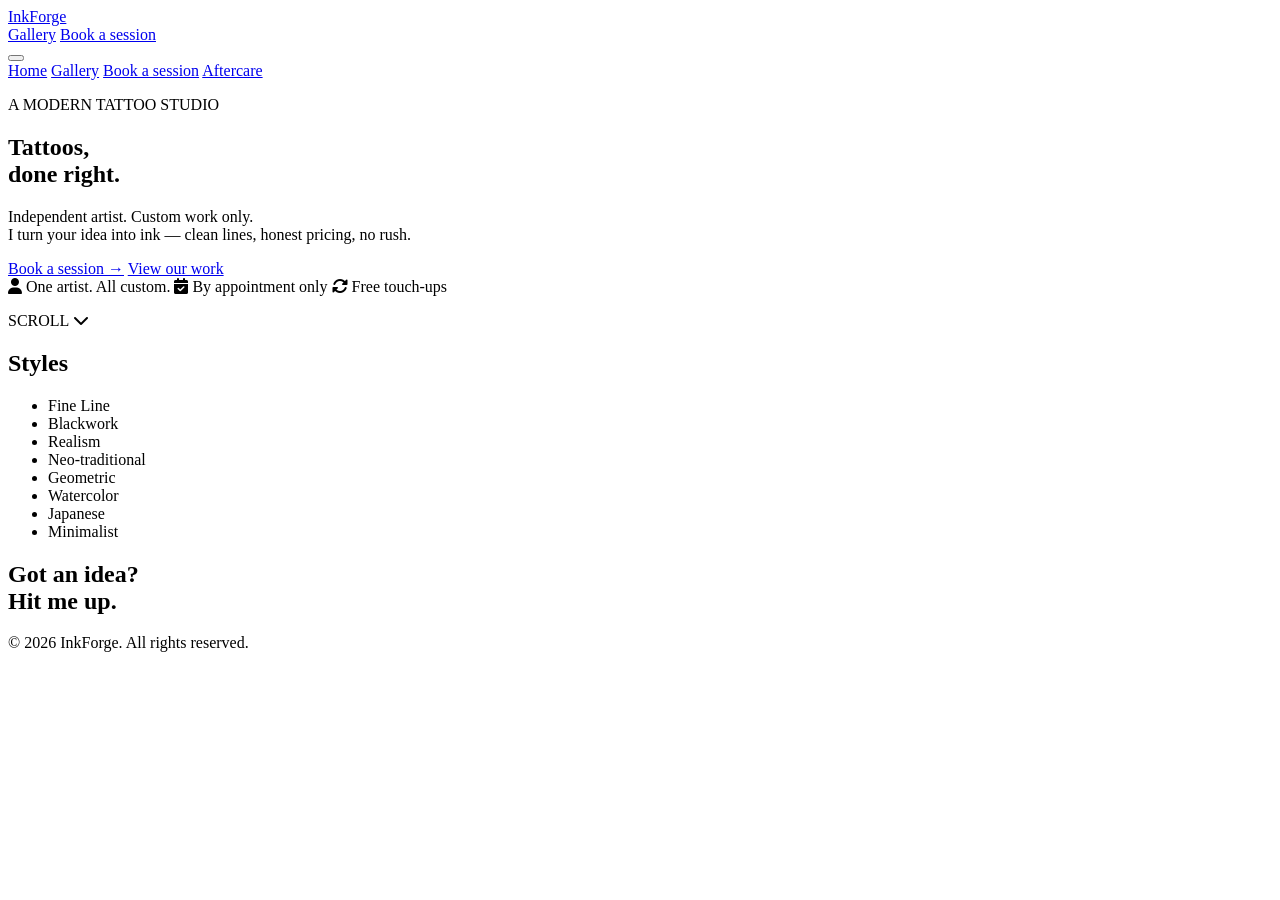
==== commit 9ecf331c: "Update index.html" ====
--- a/index.html
+++ b/index.html
@@ -3,10 +3,9 @@
 <head>
     <meta charset="UTF-8" />
     <meta name="viewport" content="width=device-width, initial-scale=1.0" />
-    <title>InkForge – Book a Session</title>
+    <title>InkForge – Tattoos, done right.</title>
     <link rel="stylesheet" href="https://cdnjs.cloudflare.com/ajax/libs/font-awesome/6.5.0/css/all.min.css" />
     <link href="https://fonts.googleapis.com/css2?family=Inter:wght@300;400;600;700&display=swap" rel="stylesheet" />
-    <!-- ✅ THIS IS THE CORRECT LINK TO YOUR CSS FILE -->
     <link rel="stylesheet" href="css/style.css" />
 </head>
 <body>
@@ -18,7 +17,7 @@
             </div>
             <nav class="nav">
                 <a href="gallery.html">Gallery</a>
-                <a href="booking.html" class="nav-cta active">Book a session</a>
+                <a href="booking.html" class="nav-cta">Book a session</a>
             </nav>
             <button class="hamburger" id="hamburger">
                 <span></span><span></span><span></span>
@@ -33,124 +32,45 @@
         <a href="aftercare.html">Aftercare</a>
     </div>
 
-    <section class="page-hero fade-in">
-        <div class="container">
-            <h1>Book a Session</h1>
-            <p class="page-sub">Confirm your appointment.</p>
+    <section class="hero">
+        <div class="hero-content">
+            <p class="hero-tagline">A MODERN TATTOO STUDIO</p>
+            <h1>Tattoos,<br /><span>done right.</span></h1>
+            <p class="hero-sub">Independent artist. Custom work only.<br />I turn your idea into ink — clean lines, honest pricing, no rush.</p>
+            <div class="hero-buttons">
+                <a href="booking.html" class="btn-primary">Book a session →</a>
+                <a href="gallery.html" class="btn-secondary">View our work</a>
+            </div>
+            <div class="hero-badges">
+                <span><i class="fas fa-user"></i> One artist. All custom.</span>
+                <span><i class="fas fa-calendar-check"></i> By appointment only</span>
+                <span><i class="fas fa-sync-alt"></i> Free touch-ups</span>
+            </div>
+            <p class="scroll-hint">SCROLL <i class="fas fa-chevron-down"></i></p>
         </div>
     </section>
 
-    <section class="booking-page fade-in">
+    <section class="styles fade-in">
         <div class="container">
-            <div class="booking-grid">
-                <div class="booking-step">
-                    <span class="step-number">01</span>
-                    <h3>You</h3>
-                    <div class="form-group">
-                        <label>FULL NAME</label>
-                        <input type="text" id="clientName" placeholder="Jane Doe" />
-                    </div>
-                    <div class="form-group">
-                        <label>EMAIL</label>
-                        <input type="email" id="clientEmail" placeholder="jane@example.com" />
-                    </div>
-                    <div class="form-group">
-                        <label>PHONE</label>
-                        <input type="tel" id="clientPhone" placeholder="+1 949-439-8195" />
-                    </div>
-                </div>
+            <h2 class="section-title">Styles</h2>
+            <div class="styles-list">
+                <ul>
+                    <li>Fine Line</li>
+                    <li>Blackwork</li>
+                    <li>Realism</li>
+                    <li>Neo-traditional</li>
+                    <li>Geometric</li>
+                    <li>Watercolor</li>
+                    <li>Japanese</li>
+                    <li>Minimalist</li>
+                </ul>
+            </div>
+        </div>
+    </section>
 
-                <div class="booking-step">
-                    <span class="step-number">02</span>
-                    <h3>Your appointment</h3>
-                    <div class="form-group">
-                        <label>PLACEMENT</label>
-                        <div class="placement-grid">
-                            <button class="placement-btn" data-value="Forearm">Forearm</button>
-                            <button class="placement-btn" data-value="Upper arm">Upper arm</button>
-                            <button class="placement-btn" data-value="Chest">Chest</button>
-                            <button class="placement-btn" data-value="Back">Back</button>
-                            <button class="placement-btn" data-value="Leg">Leg</button>
-                            <button class="placement-btn" data-value="Neck">Neck</button>
-                            <button class="placement-btn" data-value="Ribcage">Ribcage</button>
-                            <button class="placement-btn" data-value="Hand/finger">Hand/finger</button>
-                            <button class="placement-btn" data-value="Foot/ankle">Foot/ankle</button>
-                        </div>
-                        <input type="hidden" id="selectedPlacement" value="" />
-                    </div>
-                    <div class="form-group">
-                        <label>APPROXIMATE SIZE</label>
-                        <select id="tattooSize">
-                            <option value="">Select a size</option>
-                            <option value="Small (2-4 inches)">Small (2-4 inches)</option>
-                            <option value="Medium (4-8 inches)">Medium (4-8 inches)</option>
-                            <option value="Large (8-12 inches)">Large (8-12 inches)</option>
-                            <option value="XL (12+ inches)">XL (12+ inches)</option>
-                        </select>
-                    </div>
-                    <div class="form-group">
-                        <label>PREFERRED DATE</label>
-                        <input type="date" id="preferredDate" />
-                    </div>
-                    <div class="form-group">
-                        <label>QUICK RECAP OF YOUR IDEA</label>
-                        <textarea id="ideaRecap" rows="3" placeholder="A short summary of what we already discussed..."></textarea>
-                    </div>
-                </div>
-            </div>
-
-            <div class="deposit-section">
-                <h2>A 50% refundable deposit<br />books your appointment.</h2>
-                <p class="deposit-desc">
-                    A <strong>refundable 50% deposit</strong> is required to secure your
-                    appointment. This deposit will be credited toward your final balance
-                    and remains <strong>fully refundable up to 48 hours</strong> before
-                    your session. Once your request is submitted, payment details will
-                    be provided based on your selected payment method.
-                </p>
-                <div class="payment-methods">
-                    <label>PREFERRED PAYMENT METHOD</label>
-                    <div class="payment-grid">
-                        <button class="payment-btn" data-value="Zelle">Zelle</button>
-                        <button class="payment-btn" data-value="Apple Pay">Apple Pay</button>
-                        <button class="payment-btn" data-value="PayPal">PayPal</button>
-                        <button class="payment-btn" data-value="Chime">Chime</button>
-                        <button class="payment-btn" data-value="Bitcoin">Bitcoin</button>
-                    </div>
-                    <input type="hidden" id="selectedPayment" value="" />
-                </div>
-            </div>
-
-            <div class="terms-section">
-                <h2>Studio Terms</h2>
-                <p class="terms-sub">InkForge — quick terms.</p>
-                <div class="terms-content">
-                    <ol>
-                        <li>
-                            <strong>Deposit.</strong> A refundable 50% deposit of our agreed total books your appointment. I'll reach out with the payment details once you've submitted this form. The deposit is applied to your final cost.
-                        </li>
-                    </ol>
-                    <div class="terms-checkbox">
-                        <input type="checkbox" id="agreeTerms" />
-                        <label for="agreeTerms">I agree to the studio terms and confirm my info is accurate.</label>
-                    </div>
-                </div>
-
-                <div class="signature-area">
-                    <label>SIGN HERE</label>
-                    <p class="signature-hint">Sign with mouse, trackpad or finger.</p>
-                    <div class="signature-pad">
-                        <canvas id="signatureCanvas"></canvas>
-                        <button class="btn-clear" id="clearSignature">CLEAR</button>
-                    </div>
-                </div>
-
-                <p class="response-note">I'll reach out within 48 hours.</p>
-
-                <button class="btn-primary" id="confirmBooking">
-                    Confirm appointment →
-                </button>
-            </div>
+    <section class="cta-section fade-in">
+        <div class="container">
+            <h2>Got an idea?<br />Hit me up.</h2>
         </div>
     </section>
 
@@ -161,7 +81,6 @@
     </footer>
 
     <script>
-        // Hamburger menu
         const hamburger = document.getElementById('hamburger');
         const mobileNav = document.getElementById('mobileNav');
         const body = document.body;
@@ -191,7 +110,6 @@
             }
         });
 
-        // Fade-in animations
         const fadeElements = document.querySelectorAll('.fade-in');
         const observer = new IntersectionObserver((entries) => {
             entries.forEach(entry => {
@@ -202,7 +120,6 @@
         }, { threshold: 0.15 });
         fadeElements.forEach(el => observer.observe(el));
 
-        // Header scroll effect
         const header = document.getElementById('header');
         window.addEventListener('scroll', () => {
             if (window.scrollY > 50) {
@@ -212,165 +129,7 @@
             }
         });
 
-        // Placement buttons
-        const placementBtns = document.querySelectorAll('.placement-btn');
-        const selectedPlacement = document.getElementById('selectedPlacement');
-
-        placementBtns.forEach(btn => {
-            btn.addEventListener('click', function() {
-                placementBtns.forEach(b => b.classList.remove('active'));
-                this.classList.add('active');
-                if (selectedPlacement) {
-                    selectedPlacement.value = this.dataset.value;
-                }
-            });
-        });
-
-        // Payment method buttons
-        const paymentBtns = document.querySelectorAll('.payment-btn');
-        const selectedPayment = document.getElementById('selectedPayment');
-
-        paymentBtns.forEach(btn => {
-            btn.addEventListener('click', function() {
-                paymentBtns.forEach(b => b.classList.remove('active'));
-                this.classList.add('active');
-                if (selectedPayment) {
-                    selectedPayment.value = this.dataset.value;
-                }
-            });
-        });
-
-        // Signature pad
-        const canvas = document.getElementById('signatureCanvas');
-        if (canvas) {
-            const ctx = canvas.getContext('2d');
-            let isDrawing = false;
-            let lastX = 0;
-            let lastY = 0;
-
-            function resizeCanvas() {
-                const rect = canvas.getBoundingClientRect();
-                canvas.width = rect.width;
-                canvas.height = rect.height;
-                ctx.lineWidth = 2.5;
-                ctx.strokeStyle = '#c8a86e';
-                ctx.lineCap = 'round';
-                ctx.lineJoin = 'round';
-            }
-            resizeCanvas();
-            window.addEventListener('resize', resizeCanvas);
-
-            function getPos(e) {
-                const rect = canvas.getBoundingClientRect();
-                const clientX = e.touches ? e.touches[0].clientX : e.clientX;
-                const clientY = e.touches ? e.touches[0].clientY : e.clientY;
-                return {
-                    x: (clientX - rect.left) * (canvas.width / rect.width),
-                    y: (clientY - rect.top) * (canvas.height / rect.height)
-                };
-            }
-
-            function startDraw(e) {
-                e.preventDefault();
-                isDrawing = true;
-                const pos = getPos(e);
-                lastX = pos.x;
-                lastY = pos.y;
-            }
-
-            function draw(e) {
-                e.preventDefault();
-                if (!isDrawing) return;
-                const pos = getPos(e);
-                ctx.beginPath();
-                ctx.moveTo(lastX, lastY);
-                ctx.lineTo(pos.x, pos.y);
-                ctx.stroke();
-                lastX = pos.x;
-                lastY = pos.y;
-                checkSignature();
-            }
-
-            function endDraw(e) {
-                e.preventDefault();
-                isDrawing = false;
-            }
-
-            canvas.addEventListener('mousedown', startDraw);
-            canvas.addEventListener('mousemove', draw);
-            canvas.addEventListener('mouseup', endDraw);
-            canvas.addEventListener('mouseleave', endDraw);
-            canvas.addEventListener('touchstart', startDraw);
-            canvas.addEventListener('touchmove', draw);
-            canvas.addEventListener('touchend', endDraw);
-
-            document.getElementById('clearSignature').addEventListener('click', function() {
-                ctx.clearRect(0, 0, canvas.width, canvas.height);
-                checkSignature();
-            });
-
-            function checkSignature() {
-                const imageData = ctx.getImageData(0, 0, canvas.width, canvas.height);
-                const pixels = imageData.data;
-                let hasDrawing = false;
-                for (let i = 3; i < pixels.length; i += 4) {
-                    if (pixels[i] > 0) {
-                        hasDrawing = true;
-                        break;
-                    }
-                }
-                const agree = document.getElementById('agreeTerms');
-                const confirmBtn = document.getElementById('confirmBooking');
-                if (agree && confirmBtn) {
-                    if (hasDrawing && agree.checked) {
-                        confirmBtn.classList.add('active');
-                    } else {
-                        confirmBtn.classList.remove('active');
-                    }
-                }
-            }
-
-            const agreeTerms = document.getElementById('agreeTerms');
-            if (agreeTerms) {
-                agreeTerms.addEventListener('change', checkSignature);
-            }
-
-            const confirmBtn = document.getElementById('confirmBooking');
-            if (confirmBtn) {
-                confirmBtn.addEventListener('click', function() {
-                    if (!this.classList.contains('active')) return;
-
-                    const name = document.getElementById('clientName')?.value.trim() || 'Not provided';
-                    const email = document.getElementById('clientEmail')?.value.trim() || 'Not provided';
-                    const phone = document.getElementById('clientPhone')?.value.trim() || 'Not provided';
-                    const placement = document.getElementById('selectedPlacement')?.value || 'Not specified';
-                    const size = document.getElementById('tattooSize')?.value || 'Not specified';
-                    const date = document.getElementById('preferredDate')?.value || 'Not specified';
-                    const recap = document.getElementById('ideaRecap')?.value.trim() || 'No details provided';
-                    const payment = document.getElementById('selectedPayment')?.value || 'Not specified';
-
-                    const message = `✅ FINAL BOOKING CONFIRMATION - InkForge%0A%0A` +
-                        `📝 CLIENT DETAILS:%0A` +
-                        `Name: ${name}%0A` +
-                        `Email: ${email}%0A` +
-                        `Phone: ${phone}%0A%0A` +
-                        `🎨 APPOINTMENT DETAILS:%0A` +
-                        `Placement: ${placement}%0A` +
-                        `Size: ${size}%0A` +
-                        `Preferred Date: ${date}%0A%0A` +
-                        `💡 Idea Recap:%0A${recap}%0A%0A` +
-                        `💳 Payment Method: ${payment}%0A` +
-                        `✍️ Signature: [Drawn on website]%0A%0A` +
-                        `💰 Deposit: 50% refundable required%0A` +
-                        `⏰ Refundable up to 48 hours before session%0A%0A` +
-                        `Please confirm availability and send payment details. Thanks!`;
-
-                    window.location.href = `sms:+19494398195?body=${message}`;
-                });
-            }
-        }
-
-        console.log('🔥 InkForge booking page loaded!');
+        console.log('🔥 InkForge loaded!');
     </script>
 </body>
 </html>
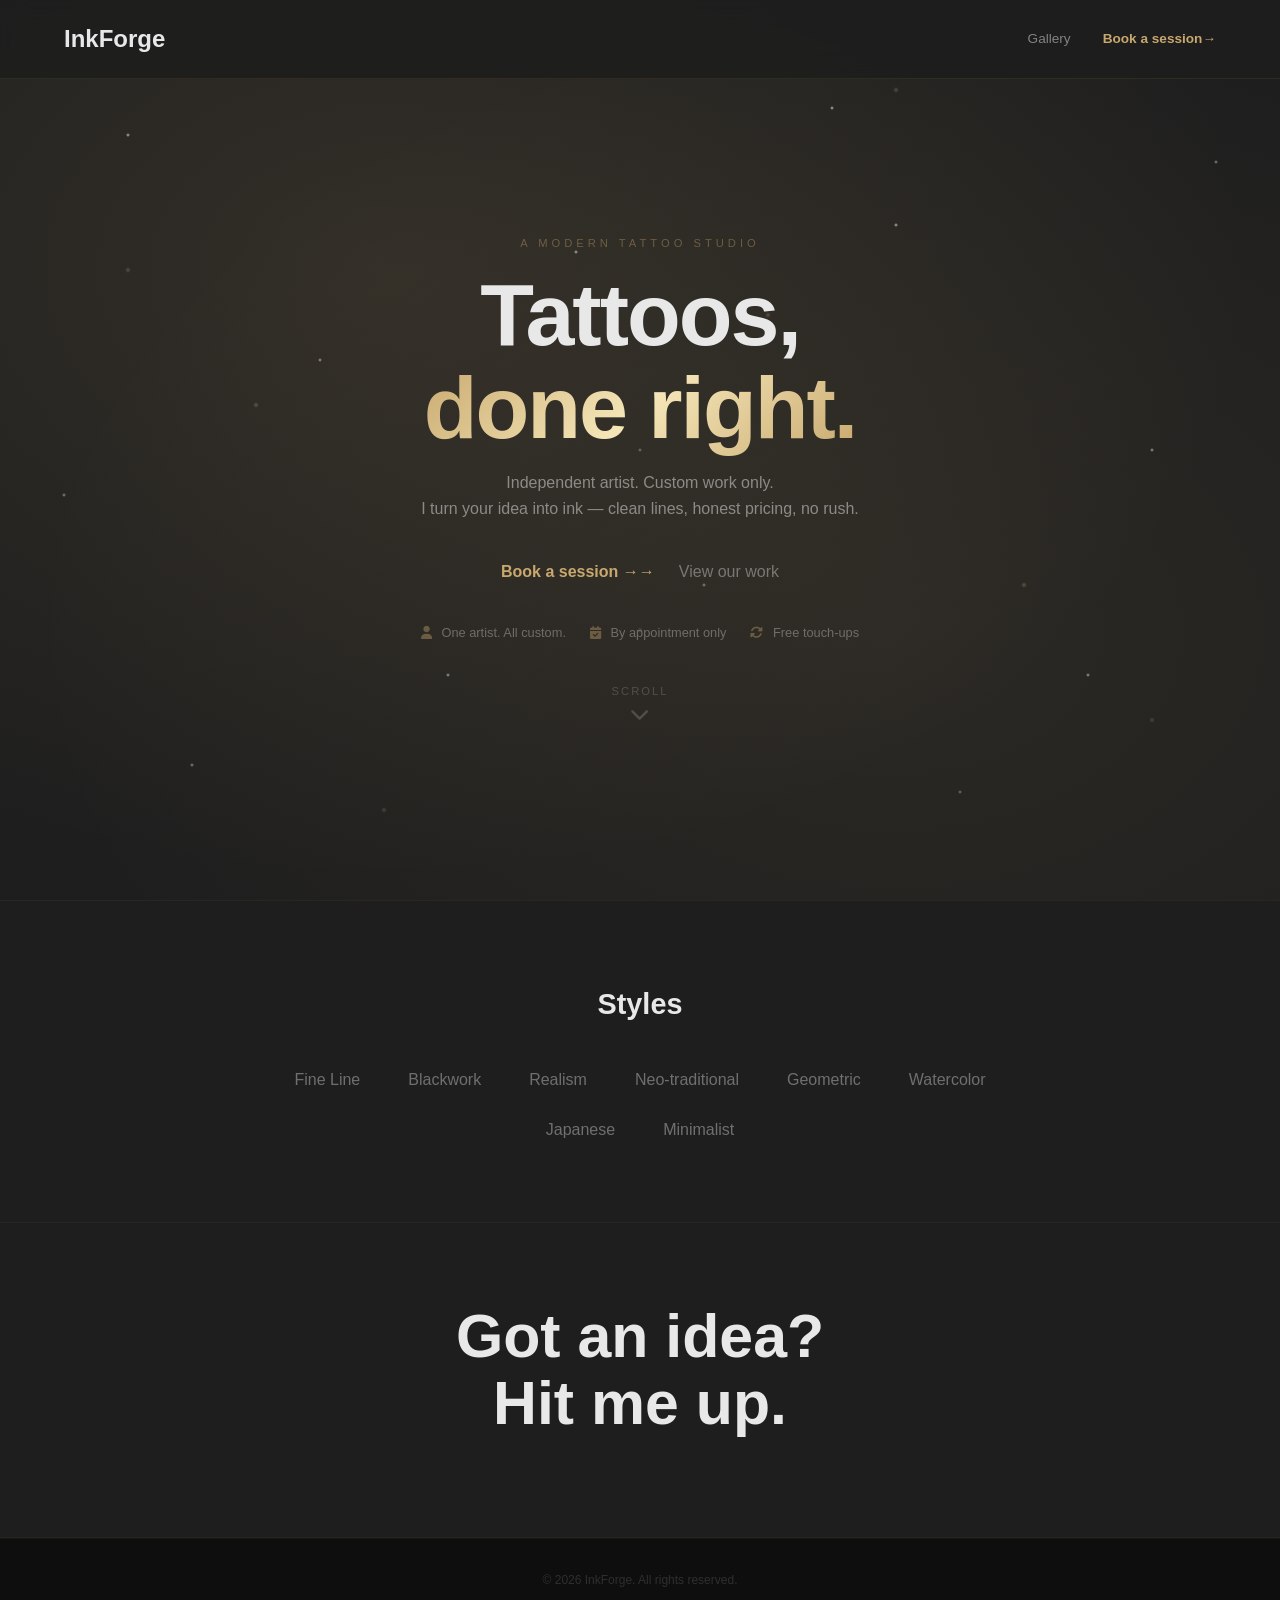
==== commit 8963aae6: "Create index.html" ====
--- a/index.html
+++ b/index.html
@@ -6,11 +6,414 @@
     <title>InkForge – Tattoos, done right.</title>
     <link rel="stylesheet" href="https://cdnjs.cloudflare.com/ajax/libs/font-awesome/6.5.0/css/all.min.css" />
     <link href="https://fonts.googleapis.com/css2?family=Inter:wght@300;400;600;700&display=swap" rel="stylesheet" />
-    <link rel="stylesheet" href="css/style.css" />
+
+    <style>
+        * {
+            margin: 0;
+            padding: 0;
+            box-sizing: border-box;
+        }
+        html {
+            scroll-behavior: smooth;
+        }
+        body {
+            font-family: 'Inter', sans-serif;
+            background: #1e1e1e;
+            color: #e8e8e8;
+            line-height: 1.6;
+            min-height: 100vh;
+            background-image:
+                radial-gradient(2px 2px at 10% 15%, rgba(255, 255, 255, 0.7), transparent),
+                radial-gradient(2px 2px at 25% 40%, rgba(255, 255, 255, 0.6), transparent),
+                radial-gradient(2px 2px at 40% 8%, rgba(255, 255, 255, 0.8), transparent),
+                radial-gradient(2px 2px at 55% 65%, rgba(255, 255, 255, 0.5), transparent),
+                radial-gradient(2px 2px at 70% 25%, rgba(255, 255, 255, 0.7), transparent),
+                radial-gradient(2px 2px at 85% 75%, rgba(255, 255, 255, 0.6), transparent),
+                radial-gradient(2px 2px at 15% 85%, rgba(255, 255, 255, 0.5), transparent),
+                radial-gradient(2px 2px at 50% 50%, rgba(255, 255, 255, 0.4), transparent),
+                radial-gradient(2px 2px at 65% 12%, rgba(255, 255, 255, 0.7), transparent),
+                radial-gradient(2px 2px at 90% 50%, rgba(255, 255, 255, 0.6), transparent),
+                radial-gradient(2px 2px at 5% 55%, rgba(255, 255, 255, 0.5), transparent),
+                radial-gradient(2px 2px at 75% 88%, rgba(255, 255, 255, 0.4), transparent),
+                radial-gradient(2px 2px at 35% 75%, rgba(255, 255, 255, 0.6), transparent),
+                radial-gradient(2px 2px at 95% 18%, rgba(255, 255, 255, 0.5), transparent),
+                radial-gradient(2px 2px at 45% 28%, rgba(255, 255, 255, 0.7), transparent),
+                radial-gradient(3px 3px at 20% 45%, rgba(200, 168, 110, 0.35), transparent),
+                radial-gradient(3px 3px at 60% 35%, rgba(200, 168, 110, 0.3), transparent),
+                radial-gradient(3px 3px at 80% 65%, rgba(200, 168, 110, 0.35), transparent),
+                radial-gradient(3px 3px at 30% 90%, rgba(200, 168, 110, 0.25), transparent),
+                radial-gradient(3px 3px at 70% 10%, rgba(200, 168, 110, 0.3), transparent),
+                radial-gradient(3px 3px at 50% 70%, rgba(200, 168, 110, 0.25), transparent),
+                radial-gradient(3px 3px at 10% 30%, rgba(200, 168, 110, 0.3), transparent),
+                radial-gradient(3px 3px at 90% 80%, rgba(200, 168, 110, 0.25), transparent);
+            background-size: 100% 100%;
+            background-repeat: no-repeat;
+            background-attachment: fixed;
+        }
+        .container {
+            max-width: 1200px;
+            margin: 0 auto;
+            padding: 0 24px;
+        }
+        a {
+            text-decoration: none;
+            color: inherit;
+        }
+
+        .header {
+            position: fixed;
+            top: 0;
+            left: 0;
+            width: 100%;
+            z-index: 1000;
+            padding: 20px 0;
+            background: rgba(30, 30, 30, 0.92);
+            backdrop-filter: blur(12px);
+            border-bottom: 1px solid rgba(200, 168, 110, 0.1);
+        }
+        .header .container {
+            display: flex;
+            justify-content: space-between;
+            align-items: center;
+        }
+        .logo a {
+            font-size: 1.5rem;
+            font-weight: 700;
+            color: #e8e8e8;
+        }
+        .nav {
+            display: flex;
+            align-items: center;
+            gap: 32px;
+        }
+        .nav a {
+            font-size: 0.85rem;
+            color: rgba(232, 232, 232, 0.5);
+            transition: color 0.3s;
+        }
+        .nav a:hover {
+            color: #c8a86e;
+        }
+        .nav-cta {
+            color: #c8a86e !important;
+            font-weight: 600 !important;
+        }
+        .nav-cta::after {
+            content: ' →';
+            display: inline-block;
+        }
+
+        .hamburger {
+            display: none;
+            flex-direction: column;
+            gap: 5px;
+            cursor: pointer;
+            background: none;
+            border: none;
+            padding: 5px;
+            z-index: 1001;
+        }
+        .hamburger span {
+            display: block;
+            width: 28px;
+            height: 2.5px;
+            background: #c8a86e;
+            border-radius: 2px;
+            transition: all 0.3s;
+        }
+        .hamburger.active span:nth-child(1) {
+            transform: rotate(45deg) translate(5px, 5px);
+        }
+        .hamburger.active span:nth-child(2) {
+            opacity: 0;
+        }
+        .hamburger.active span:nth-child(3) {
+            transform: rotate(-45deg) translate(5px, -5px);
+        }
+
+        .mobile-nav {
+            display: none;
+            position: fixed;
+            top: 0;
+            left: 0;
+            width: 100%;
+            height: 100vh;
+            background: rgba(30, 30, 30, 0.98);
+            backdrop-filter: blur(12px);
+            padding: 100px 24px 40px;
+            z-index: 999;
+            flex-direction: column;
+            align-items: center;
+            justify-content: center;
+            gap: 30px;
+        }
+        .mobile-nav.active {
+            display: flex;
+        }
+        .mobile-nav a {
+            font-size: 1.5rem;
+            color: rgba(232, 232, 232, 0.6);
+            transition: color 0.3s;
+        }
+        .mobile-nav a:hover {
+            color: #c8a86e;
+        }
+        .mobile-nav .nav-cta-mobile {
+            color: #c8a86e !important;
+            font-weight: 600 !important;
+        }
+        .mobile-nav .nav-cta-mobile::after {
+            content: ' →';
+        }
+
+        .hero {
+            min-height: 100vh;
+            display: flex;
+            align-items: center;
+            justify-content: center;
+            text-align: center;
+            padding: 120px 20px 60px;
+            background: transparent;
+            position: relative;
+            overflow: hidden;
+        }
+        .hero::before {
+            content: '';
+            position: absolute;
+            top: -50%;
+            left: -50%;
+            width: 200%;
+            height: 200%;
+            background:
+                radial-gradient(ellipse at 40% 40%, rgba(200, 168, 110, 0.12) 0%, transparent 40%),
+                radial-gradient(ellipse at 60% 60%, rgba(200, 168, 110, 0.08) 0%, transparent 40%);
+            animation: glow 12s ease-in-out infinite alternate;
+            z-index: 0;
+        }
+        @keyframes glow {
+            0% {
+                transform: scale(1) rotate(0deg);
+                opacity: 0.5;
+            }
+            100% {
+                transform: scale(1.08) rotate(2deg);
+                opacity: 1;
+            }
+        }
+        .hero-content {
+            position: relative;
+            z-index: 1;
+            max-width: 700px;
+        }
+        .hero-tagline {
+            font-size: 0.7rem;
+            letter-spacing: 4px;
+            color: rgba(200, 168, 110, 0.4);
+            margin-bottom: 16px;
+            text-transform: uppercase;
+        }
+        .hero-content h1 {
+            font-size: clamp(2.8rem, 8vw, 5.5rem);
+            font-weight: 700;
+            line-height: 1.05;
+            margin-bottom: 16px;
+            letter-spacing: -2px;
+            color: #e8e8e8;
+        }
+        .hero-content h1 span {
+            background: linear-gradient(135deg, #c8a86e, #f5e6b8, #c8a86e);
+            -webkit-background-clip: text;
+            -webkit-text-fill-color: transparent;
+            background-clip: text;
+        }
+        .hero-sub {
+            font-size: 1rem;
+            font-weight: 300;
+            color: rgba(232, 232, 232, 0.5);
+            margin-bottom: 24px;
+        }
+        .hero-badges {
+            display: flex;
+            flex-wrap: wrap;
+            justify-content: center;
+            gap: 16px 24px;
+            margin-bottom: 32px;
+            font-size: 0.8rem;
+            color: rgba(232, 232, 232, 0.35);
+        }
+        .hero-badges i {
+            margin-right: 6px;
+            color: rgba(200, 168, 110, 0.4);
+        }
+        .hero-buttons {
+            display: flex;
+            flex-wrap: wrap;
+            justify-content: center;
+            gap: 24px;
+            margin-bottom: 24px;
+        }
+        .btn-primary {
+            background: transparent;
+            color: #c8a86e;
+            padding: 14px 0;
+            font-weight: 600;
+            font-size: 1rem;
+            border: none;
+            cursor: pointer;
+            transition: all 0.3s;
+        }
+        .btn-primary::after {
+            content: ' →';
+            transition: transform 0.3s;
+            display: inline-block;
+        }
+        .btn-primary:hover::after {
+            transform: translateX(4px);
+        }
+        .btn-primary:hover {
+            color: #d4af37;
+        }
+        .btn-secondary {
+            background: transparent;
+            color: rgba(232, 232, 232, 0.4);
+            padding: 14px 0;
+            font-weight: 400;
+            font-size: 1rem;
+            border: none;
+            cursor: pointer;
+            transition: all 0.3s;
+        }
+        .btn-secondary:hover {
+            color: rgba(232, 232, 232, 0.7);
+        }
+        .scroll-hint {
+            margin-top: 40px;
+            font-size: 0.7rem;
+            color: rgba(232, 232, 232, 0.2);
+            animation: bounce 2s infinite;
+            letter-spacing: 2px;
+        }
+        .scroll-hint i {
+            display: block;
+            margin-top: 4px;
+            font-size: 1.2rem;
+        }
+        @keyframes bounce {
+            0%,
+            100% {
+                transform: translateY(0);
+            }
+            50% {
+                transform: translateY(8px);
+            }
+        }
+
+        .styles {
+            padding: 80px 0;
+            background: transparent;
+            border-top: 1px solid rgba(200, 168, 110, 0.06);
+        }
+        .section-title {
+            font-size: 1.8rem;
+            font-weight: 600;
+            text-align: center;
+            margin-bottom: 40px;
+            color: #e8e8e8;
+        }
+        .styles-list ul {
+            display: flex;
+            flex-wrap: wrap;
+            justify-content: center;
+            gap: 24px 48px;
+            list-style: none;
+            padding: 0;
+            max-width: 700px;
+            margin: 0 auto;
+        }
+        .styles-list ul li {
+            font-size: 1rem;
+            color: rgba(232, 232, 232, 0.4);
+            transition: color 0.3s;
+        }
+        .styles-list ul li:hover {
+            color: #c8a86e;
+        }
+
+        .cta-section {
+            padding: 80px 0 100px;
+            background: transparent;
+            text-align: center;
+            border-top: 1px solid rgba(200, 168, 110, 0.06);
+            border-bottom: 1px solid rgba(200, 168, 110, 0.06);
+        }
+        .cta-section h2 {
+            font-size: clamp(2.2rem, 5vw, 3.8rem);
+            font-weight: 700;
+            line-height: 1.1;
+            color: #e8e8e8;
+        }
+
+        .footer {
+            padding: 32px 0;
+            background: rgba(10, 10, 10, 0.8);
+            text-align: center;
+            font-size: 0.75rem;
+            color: rgba(232, 232, 232, 0.15);
+            border-top: 1px solid rgba(200, 168, 110, 0.06);
+        }
+
+        @media (max-width: 768px) {
+            .nav {
+                display: none;
+            }
+            .hamburger {
+                display: flex;
+            }
+            .hero-badges {
+                flex-direction: column;
+                gap: 8px;
+            }
+            .hero-buttons {
+                flex-direction: column;
+                align-items: center;
+                gap: 4px;
+            }
+            .hero-buttons .btn-primary,
+            .hero-buttons .btn-secondary {
+                width: 100%;
+                max-width: 280px;
+                text-align: center;
+                padding: 12px 20px;
+            }
+            .styles-list ul {
+                gap: 16px 32px;
+            }
+            .styles-list ul li {
+                font-size: 0.9rem;
+            }
+        }
+        @media (max-width: 480px) {
+            .hero-content h1 {
+                font-size: 2.4rem;
+            }
+            .hero-sub {
+                font-size: 0.9rem;
+            }
+            .styles-list ul {
+                gap: 12px 24px;
+            }
+            .styles-list ul li {
+                font-size: 0.8rem;
+            }
+            .cta-section h2 {
+                font-size: 1.8rem;
+            }
+        }
+    </style>
 </head>
 <body>
 
-    <header class="header" id="header">
+    <header class="header">
         <div class="container">
             <div class="logo">
                 <a href="index.html">InkForge</a>
@@ -50,7 +453,7 @@
         </div>
     </section>
 
-    <section class="styles fade-in">
+    <section class="styles">
         <div class="container">
             <h2 class="section-title">Styles</h2>
             <div class="styles-list">
@@ -68,7 +471,7 @@
         </div>
     </section>
 
-    <section class="cta-section fade-in">
+    <section class="cta-section">
         <div class="container">
             <h2>Got an idea?<br />Hit me up.</h2>
         </div>
@@ -109,27 +512,6 @@
                 body.style.overflow = '';
             }
         });
-
-        const fadeElements = document.querySelectorAll('.fade-in');
-        const observer = new IntersectionObserver((entries) => {
-            entries.forEach(entry => {
-                if (entry.isIntersecting) {
-                    entry.target.classList.add('visible');
-                }
-            });
-        }, { threshold: 0.15 });
-        fadeElements.forEach(el => observer.observe(el));
-
-        const header = document.getElementById('header');
-        window.addEventListener('scroll', () => {
-            if (window.scrollY > 50) {
-                header.classList.add('scrolled');
-            } else {
-                header.classList.remove('scrolled');
-            }
-        });
-
-        console.log('🔥 InkForge loaded!');
     </script>
 </body>
 </html>
